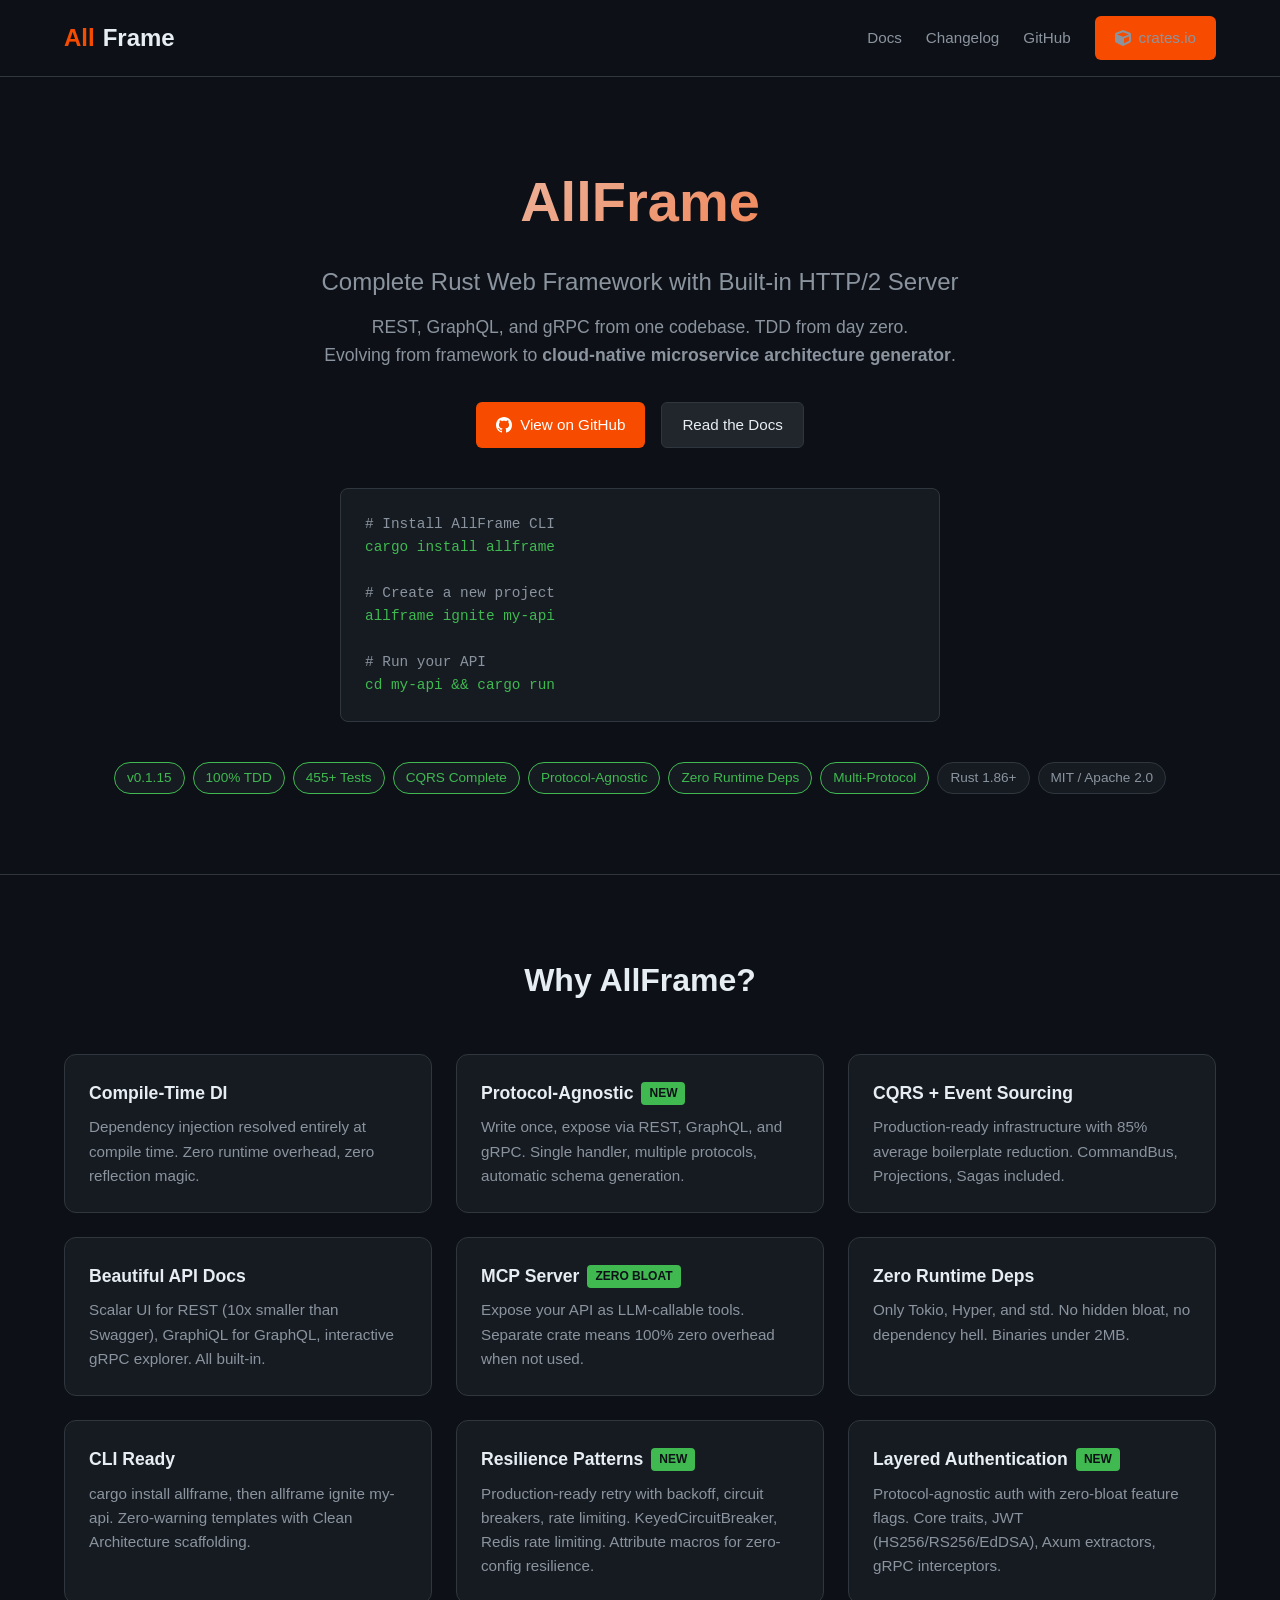
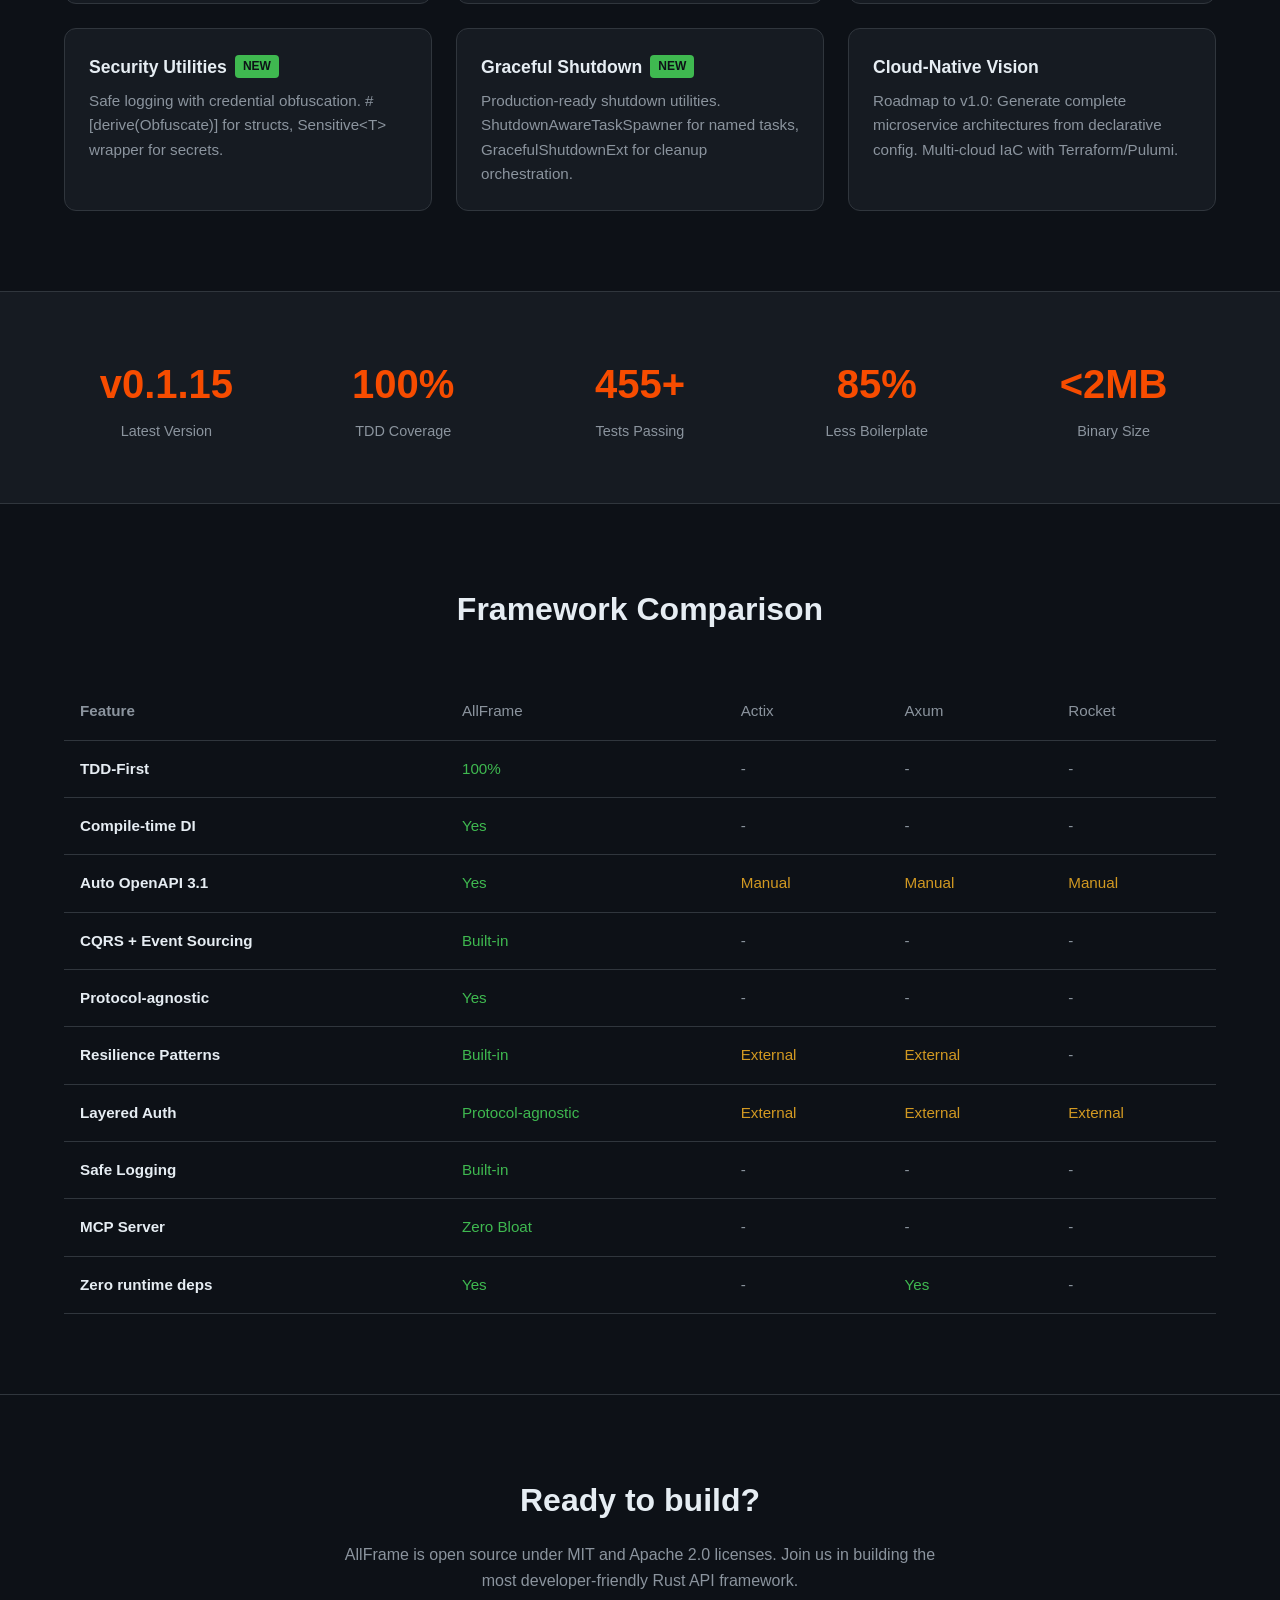
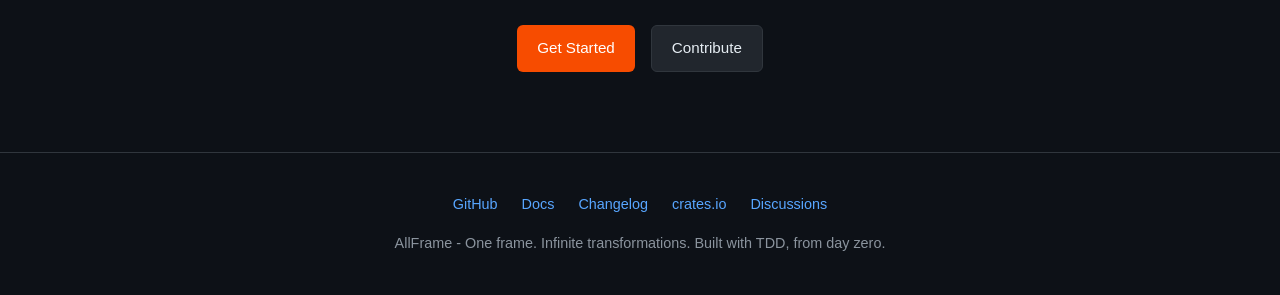
==== docs/site/index.html @ d57fbed8 "release: v0.1.15 Offline-first architecture for desktop and embedded deployments: - SQLite event sto" ====
<!DOCTYPE html>
<html lang="en">
<head>
    <meta charset="UTF-8">
    <meta name="viewport" content="width=device-width, initial-scale=1.0">
    <title>AllFrame - Complete Rust Web Framework with HTTP/2 Server</title>
    <meta name="description" content="AllFrame is a complete Rust web framework with built-in HTTP/2 server. REST, GraphQL, and gRPC from one codebase. Compile-time DI, CQRS, TDD from day zero.">
    <meta name="keywords" content="rust, web framework, http server, tdd, cqrs, event sourcing, api, graphql, grpc, rest, hyper">
    <link rel="canonical" href="https://all-source-os.github.io/all-frame">

    <!-- Open Graph -->
    <meta property="og:title" content="AllFrame - Complete Rust Web Framework with HTTP/2 Server">
    <meta property="og:description" content="Complete Rust web framework with built-in HTTP/2 server. REST, GraphQL, gRPC. TDD from day zero.">
    <meta property="og:type" content="website">
    <meta property="og:url" content="https://all-source-os.github.io/all-frame">

    <!-- Twitter Card -->
    <meta name="twitter:card" content="summary_large_image">
    <meta name="twitter:title" content="AllFrame - Complete Rust Web Framework with HTTP/2 Server">
    <meta name="twitter:description" content="Complete Rust web framework with built-in HTTP/2 server. REST, GraphQL, gRPC. TDD from day zero.">

    <style>
        :root {
            --primary: #f74c00;
            --primary-dark: #d94400;
            --bg: #0d1117;
            --bg-secondary: #161b22;
            --bg-tertiary: #21262d;
            --text: #e6edf3;
            --text-muted: #8b949e;
            --border: #30363d;
            --green: #3fb950;
            --blue: #58a6ff;
        }

        * {
            margin: 0;
            padding: 0;
            box-sizing: border-box;
        }

        body {
            font-family: -apple-system, BlinkMacSystemFont, 'Segoe UI', 'Noto Sans', Helvetica, Arial, sans-serif;
            background: var(--bg);
            color: var(--text);
            line-height: 1.6;
        }

        a {
            color: var(--blue);
            text-decoration: none;
        }

        a:hover {
            text-decoration: underline;
        }

        .container {
            max-width: 1200px;
            margin: 0 auto;
            padding: 0 24px;
        }

        /* Header */
        header {
            border-bottom: 1px solid var(--border);
            padding: 16px 0;
            position: sticky;
            top: 0;
            background: var(--bg);
            z-index: 100;
        }

        nav {
            display: flex;
            justify-content: space-between;
            align-items: center;
        }

        .logo {
            font-size: 1.5rem;
            font-weight: 700;
            color: var(--text);
            display: flex;
            align-items: center;
            gap: 8px;
        }

        .logo span {
            color: var(--primary);
        }

        .nav-links {
            display: flex;
            gap: 24px;
            align-items: center;
        }

        .nav-links a {
            color: var(--text-muted);
            font-size: 0.95rem;
        }

        .nav-links a:hover {
            color: var(--text);
            text-decoration: none;
        }

        .btn {
            display: inline-flex;
            align-items: center;
            gap: 8px;
            padding: 10px 20px;
            border-radius: 6px;
            font-weight: 500;
            font-size: 0.95rem;
            transition: all 0.2s;
            border: none;
            cursor: pointer;
        }

        .btn-primary {
            background: var(--primary);
            color: white;
        }

        .btn-primary:hover {
            background: var(--primary-dark);
            text-decoration: none;
        }

        .btn-secondary {
            background: var(--bg-tertiary);
            color: var(--text);
            border: 1px solid var(--border);
        }

        .btn-secondary:hover {
            background: var(--border);
            text-decoration: none;
        }

        /* Hero */
        .hero {
            padding: 80px 0;
            text-align: center;
        }

        .hero h1 {
            font-size: 3.5rem;
            font-weight: 800;
            margin-bottom: 16px;
            background: linear-gradient(135deg, var(--text) 0%, var(--primary) 100%);
            -webkit-background-clip: text;
            -webkit-text-fill-color: transparent;
            background-clip: text;
        }

        .hero .tagline {
            font-size: 1.5rem;
            color: var(--text-muted);
            margin-bottom: 12px;
        }

        .hero .subtitle {
            font-size: 1.1rem;
            color: var(--text-muted);
            margin-bottom: 32px;
            max-width: 700px;
            margin-left: auto;
            margin-right: auto;
        }

        .hero-buttons {
            display: flex;
            gap: 16px;
            justify-content: center;
            flex-wrap: wrap;
        }

        .badges {
            display: flex;
            gap: 8px;
            justify-content: center;
            flex-wrap: wrap;
            margin-top: 32px;
        }

        .badge {
            display: inline-flex;
            align-items: center;
            padding: 4px 12px;
            background: var(--bg-secondary);
            border: 1px solid var(--border);
            border-radius: 20px;
            font-size: 0.85rem;
            color: var(--text-muted);
        }

        .badge.green {
            border-color: var(--green);
            color: var(--green);
        }

        /* Code Block */
        .code-block {
            background: var(--bg-secondary);
            border: 1px solid var(--border);
            border-radius: 8px;
            padding: 24px;
            margin: 40px auto;
            max-width: 600px;
            text-align: left;
            font-family: 'SF Mono', 'Fira Code', monospace;
            font-size: 0.9rem;
            overflow-x: auto;
        }

        .code-block .comment {
            color: var(--text-muted);
        }

        .code-block .command {
            color: var(--green);
        }

        /* Features */
        .features {
            padding: 80px 0;
            border-top: 1px solid var(--border);
        }

        .features h2 {
            text-align: center;
            font-size: 2rem;
            margin-bottom: 48px;
        }

        .feature-grid {
            display: grid;
            grid-template-columns: repeat(auto-fit, minmax(300px, 1fr));
            gap: 24px;
        }

        .feature-card {
            background: var(--bg-secondary);
            border: 1px solid var(--border);
            border-radius: 12px;
            padding: 24px;
            transition: border-color 0.2s;
        }

        .feature-card:hover {
            border-color: var(--primary);
        }

        .feature-card h3 {
            font-size: 1.1rem;
            margin-bottom: 8px;
            display: flex;
            align-items: center;
            gap: 8px;
        }

        .feature-card p {
            color: var(--text-muted);
            font-size: 0.95rem;
        }

        .feature-card .tag {
            font-size: 0.75rem;
            padding: 2px 8px;
            background: var(--green);
            color: var(--bg);
            border-radius: 4px;
            font-weight: 600;
        }

        /* Comparison */
        .comparison {
            padding: 80px 0;
            border-top: 1px solid var(--border);
        }

        .comparison h2 {
            text-align: center;
            font-size: 2rem;
            margin-bottom: 48px;
        }

        .comparison-table {
            width: 100%;
            border-collapse: collapse;
            font-size: 0.95rem;
        }

        .comparison-table th,
        .comparison-table td {
            padding: 16px;
            text-align: left;
            border-bottom: 1px solid var(--border);
        }

        .comparison-table th {
            color: var(--text-muted);
            font-weight: 500;
        }

        .comparison-table th:first-child,
        .comparison-table td:first-child {
            font-weight: 600;
        }

        .comparison-table .check {
            color: var(--green);
        }

        .comparison-table .cross {
            color: var(--text-muted);
        }

        .comparison-table .partial {
            color: #d29922;
        }

        /* Stats */
        .stats {
            padding: 60px 0;
            border-top: 1px solid var(--border);
            background: var(--bg-secondary);
        }

        .stats-grid {
            display: grid;
            grid-template-columns: repeat(auto-fit, minmax(150px, 1fr));
            gap: 32px;
            text-align: center;
        }

        .stat h3 {
            font-size: 2.5rem;
            font-weight: 700;
            color: var(--primary);
        }

        .stat p {
            color: var(--text-muted);
            font-size: 0.9rem;
            margin-top: 4px;
        }

        /* CTA */
        .cta {
            padding: 80px 0;
            text-align: center;
            border-top: 1px solid var(--border);
        }

        .cta h2 {
            font-size: 2rem;
            margin-bottom: 16px;
        }

        .cta p {
            color: var(--text-muted);
            margin-bottom: 32px;
            max-width: 600px;
            margin-left: auto;
            margin-right: auto;
        }

        /* Footer */
        footer {
            padding: 40px 0;
            border-top: 1px solid var(--border);
            text-align: center;
            color: var(--text-muted);
            font-size: 0.9rem;
        }

        footer .links {
            display: flex;
            gap: 24px;
            justify-content: center;
            margin-bottom: 16px;
        }

        /* Responsive */
        @media (max-width: 768px) {
            .hero h1 {
                font-size: 2.5rem;
            }

            .hero .tagline {
                font-size: 1.2rem;
            }

            .nav-links {
                display: none;
            }

            .comparison-table {
                font-size: 0.8rem;
            }

            .comparison-table th,
            .comparison-table td {
                padding: 8px;
            }
        }
    </style>
</head>
<body>
    <header>
        <nav class="container">
            <div class="logo">
                <span>All</span>Frame
            </div>
            <div class="nav-links">
                <a href="https://docs.rs/allframe">Docs</a>
                <a href="changelog.html">Changelog</a>
                <a href="https://github.com/all-source-os/all-frame">GitHub</a>
                <a href="https://crates.io/crates/allframe" class="btn btn-primary">
                    <svg width="16" height="16" viewBox="0 0 512 512" fill="currentColor"><path d="M239.1 6.3l-208 78c-18.7 7-31.1 25-31.1 45v225.1c0 18.2 10.3 34.8 26.5 42.9l208 104c13.5 6.8 29.4 6.8 42.9 0l208-104c16.3-8.1 26.5-24.8 26.5-42.9V129.3c0-20-12.4-37.9-31.1-44.9l-208-78C262 2.2 250 2.2 239.1 6.3zM256 68.4l192 72v1.1l-192 78-192-78v-1.1l192-72zm32 356V275.5l160-65v133.9l-160 80z"/></svg>
                    crates.io
                </a>
            </div>
        </nav>
    </header>

    <main>
        <section class="hero">
            <div class="container">
                <h1>AllFrame</h1>
                <p class="tagline">Complete Rust Web Framework with Built-in HTTP/2 Server</p>
                <p class="subtitle">
                    REST, GraphQL, and gRPC from one codebase. TDD from day zero.<br>
                    Evolving from framework to <strong>cloud-native microservice architecture generator</strong>.
                </p>
                <div class="hero-buttons">
                    <a href="https://github.com/all-source-os/all-frame" class="btn btn-primary">
                        <svg width="16" height="16" viewBox="0 0 16 16" fill="currentColor"><path d="M8 0C3.58 0 0 3.58 0 8c0 3.54 2.29 6.53 5.47 7.59.4.07.55-.17.55-.38 0-.19-.01-.82-.01-1.49-2.01.37-2.53-.49-2.69-.94-.09-.23-.48-.94-.82-1.13-.28-.15-.68-.52-.01-.53.63-.01 1.08.58 1.23.82.72 1.21 1.87.87 2.33.66.07-.52.28-.87.51-1.07-1.78-.2-3.64-.89-3.64-3.95 0-.87.31-1.59.82-2.15-.08-.2-.36-1.02.08-2.12 0 0 .67-.21 2.2.82.64-.18 1.32-.27 2-.27.68 0 1.36.09 2 .27 1.53-1.04 2.2-.82 2.2-.82.44 1.1.16 1.92.08 2.12.51.56.82 1.27.82 2.15 0 3.07-1.87 3.75-3.65 3.95.29.25.54.73.54 1.48 0 1.07-.01 1.93-.01 2.2 0 .21.15.46.55.38A8.013 8.013 0 0016 8c0-4.42-3.58-8-8-8z"/></svg>
                        View on GitHub
                    </a>
                    <a href="https://docs.rs/allframe" class="btn btn-secondary">
                        Read the Docs
                    </a>
                </div>

                <div class="code-block">
                    <div class="comment"># Install AllFrame CLI</div>
                    <div class="command">cargo install allframe</div>
                    <br>
                    <div class="comment"># Create a new project</div>
                    <div class="command">allframe ignite my-api</div>
                    <br>
                    <div class="comment"># Run your API</div>
                    <div class="command">cd my-api && cargo run</div>
                </div>

                <div class="badges">
                    <span class="badge green">v0.1.15</span>
                    <span class="badge green">100% TDD</span>
                    <span class="badge green">455+ Tests</span>
                    <span class="badge green">CQRS Complete</span>
                    <span class="badge green">Protocol-Agnostic</span>
                    <span class="badge green">Zero Runtime Deps</span>
                    <span class="badge green">Multi-Protocol</span>
                    <span class="badge">Rust 1.86+</span>
                    <span class="badge">MIT / Apache 2.0</span>
                </div>
            </div>
        </section>

        <section class="features">
            <div class="container">
                <h2>Why AllFrame?</h2>
                <div class="feature-grid">
                    <div class="feature-card">
                        <h3>Compile-Time DI</h3>
                        <p>Dependency injection resolved entirely at compile time. Zero runtime overhead, zero reflection magic.</p>
                    </div>
                    <div class="feature-card">
                        <h3>Protocol-Agnostic <span class="tag">NEW</span></h3>
                        <p>Write once, expose via REST, GraphQL, and gRPC. Single handler, multiple protocols, automatic schema generation.</p>
                    </div>
                    <div class="feature-card">
                        <h3>CQRS + Event Sourcing</h3>
                        <p>Production-ready infrastructure with 85% average boilerplate reduction. CommandBus, Projections, Sagas included.</p>
                    </div>
                    <div class="feature-card">
                        <h3>Beautiful API Docs</h3>
                        <p>Scalar UI for REST (10x smaller than Swagger), GraphiQL for GraphQL, interactive gRPC explorer. All built-in.</p>
                    </div>
                    <div class="feature-card">
                        <h3>MCP Server <span class="tag">ZERO BLOAT</span></h3>
                        <p>Expose your API as LLM-callable tools. Separate crate means 100% zero overhead when not used.</p>
                    </div>
                    <div class="feature-card">
                        <h3>Zero Runtime Deps</h3>
                        <p>Only Tokio, Hyper, and std. No hidden bloat, no dependency hell. Binaries under 2MB.</p>
                    </div>
                    <div class="feature-card">
                        <h3>CLI Ready</h3>
                        <p>cargo install allframe, then allframe ignite my-api. Zero-warning templates with Clean Architecture scaffolding.</p>
                    </div>
                    <div class="feature-card">
                        <h3>Resilience Patterns <span class="tag">NEW</span></h3>
                        <p>Production-ready retry with backoff, circuit breakers, rate limiting. KeyedCircuitBreaker, Redis rate limiting. Attribute macros for zero-config resilience.</p>
                    </div>
                    <div class="feature-card">
                        <h3>Layered Authentication <span class="tag">NEW</span></h3>
                        <p>Protocol-agnostic auth with zero-bloat feature flags. Core traits, JWT (HS256/RS256/EdDSA), Axum extractors, gRPC interceptors.</p>
                    </div>
                    <div class="feature-card">
                        <h3>Security Utilities <span class="tag">NEW</span></h3>
                        <p>Safe logging with credential obfuscation. #[derive(Obfuscate)] for structs, Sensitive&lt;T&gt; wrapper for secrets.</p>
                    </div>
                    <div class="feature-card">
                        <h3>Graceful Shutdown <span class="tag">NEW</span></h3>
                        <p>Production-ready shutdown utilities. ShutdownAwareTaskSpawner for named tasks, GracefulShutdownExt for cleanup orchestration.</p>
                    </div>
                    <div class="feature-card">
                        <h3>Cloud-Native Vision</h3>
                        <p>Roadmap to v1.0: Generate complete microservice architectures from declarative config. Multi-cloud IaC with Terraform/Pulumi.</p>
                    </div>
                </div>
            </div>
        </section>

        <section class="stats">
            <div class="container">
                <div class="stats-grid">
                    <div class="stat">
                        <h3>v0.1.15</h3>
                        <p>Latest Version</p>
                    </div>
                    <div class="stat">
                        <h3>100%</h3>
                        <p>TDD Coverage</p>
                    </div>
                    <div class="stat">
                        <h3>455+</h3>
                        <p>Tests Passing</p>
                    </div>
                    <div class="stat">
                        <h3>85%</h3>
                        <p>Less Boilerplate</p>
                    </div>
                    <div class="stat">
                        <h3>&lt;2MB</h3>
                        <p>Binary Size</p>
                    </div>
                </div>
            </div>
        </section>

        <section class="comparison">
            <div class="container">
                <h2>Framework Comparison</h2>
                <table class="comparison-table">
                    <thead>
                        <tr>
                            <th>Feature</th>
                            <th>AllFrame</th>
                            <th>Actix</th>
                            <th>Axum</th>
                            <th>Rocket</th>
                        </tr>
                    </thead>
                    <tbody>
                        <tr>
                            <td>TDD-First</td>
                            <td class="check">100%</td>
                            <td class="cross">-</td>
                            <td class="cross">-</td>
                            <td class="cross">-</td>
                        </tr>
                        <tr>
                            <td>Compile-time DI</td>
                            <td class="check">Yes</td>
                            <td class="cross">-</td>
                            <td class="cross">-</td>
                            <td class="cross">-</td>
                        </tr>
                        <tr>
                            <td>Auto OpenAPI 3.1</td>
                            <td class="check">Yes</td>
                            <td class="partial">Manual</td>
                            <td class="partial">Manual</td>
                            <td class="partial">Manual</td>
                        </tr>
                        <tr>
                            <td>CQRS + Event Sourcing</td>
                            <td class="check">Built-in</td>
                            <td class="cross">-</td>
                            <td class="cross">-</td>
                            <td class="cross">-</td>
                        </tr>
                        <tr>
                            <td>Protocol-agnostic</td>
                            <td class="check">Yes</td>
                            <td class="cross">-</td>
                            <td class="cross">-</td>
                            <td class="cross">-</td>
                        </tr>
                        <tr>
                            <td>Resilience Patterns</td>
                            <td class="check">Built-in</td>
                            <td class="partial">External</td>
                            <td class="partial">External</td>
                            <td class="cross">-</td>
                        </tr>
                        <tr>
                            <td>Layered Auth</td>
                            <td class="check">Protocol-agnostic</td>
                            <td class="partial">External</td>
                            <td class="partial">External</td>
                            <td class="partial">External</td>
                        </tr>
                        <tr>
                            <td>Safe Logging</td>
                            <td class="check">Built-in</td>
                            <td class="cross">-</td>
                            <td class="cross">-</td>
                            <td class="cross">-</td>
                        </tr>
                        <tr>
                            <td>MCP Server</td>
                            <td class="check">Zero Bloat</td>
                            <td class="cross">-</td>
                            <td class="cross">-</td>
                            <td class="cross">-</td>
                        </tr>
                        <tr>
                            <td>Zero runtime deps</td>
                            <td class="check">Yes</td>
                            <td class="cross">-</td>
                            <td class="check">Yes</td>
                            <td class="cross">-</td>
                        </tr>
                    </tbody>
                </table>
            </div>
        </section>

        <section class="cta">
            <div class="container">
                <h2>Ready to build?</h2>
                <p>
                    AllFrame is open source under MIT and Apache 2.0 licenses.
                    Join us in building the most developer-friendly Rust API framework.
                </p>
                <div class="hero-buttons">
                    <a href="https://github.com/all-source-os/all-frame" class="btn btn-primary">
                        Get Started
                    </a>
                    <a href="https://github.com/all-source-os/all-frame/blob/main/CONTRIBUTING.md" class="btn btn-secondary">
                        Contribute
                    </a>
                </div>
            </div>
        </section>
    </main>

    <footer>
        <div class="container">
            <div class="links">
                <a href="https://github.com/all-source-os/all-frame">GitHub</a>
                <a href="https://docs.rs/allframe">Docs</a>
                <a href="changelog.html">Changelog</a>
                <a href="https://crates.io/crates/allframe">crates.io</a>
                <a href="https://github.com/all-source-os/all-frame/discussions">Discussions</a>
            </div>
            <p>AllFrame - One frame. Infinite transformations. Built with TDD, from day zero.</p>
        </div>
    </footer>
</body>
</html>
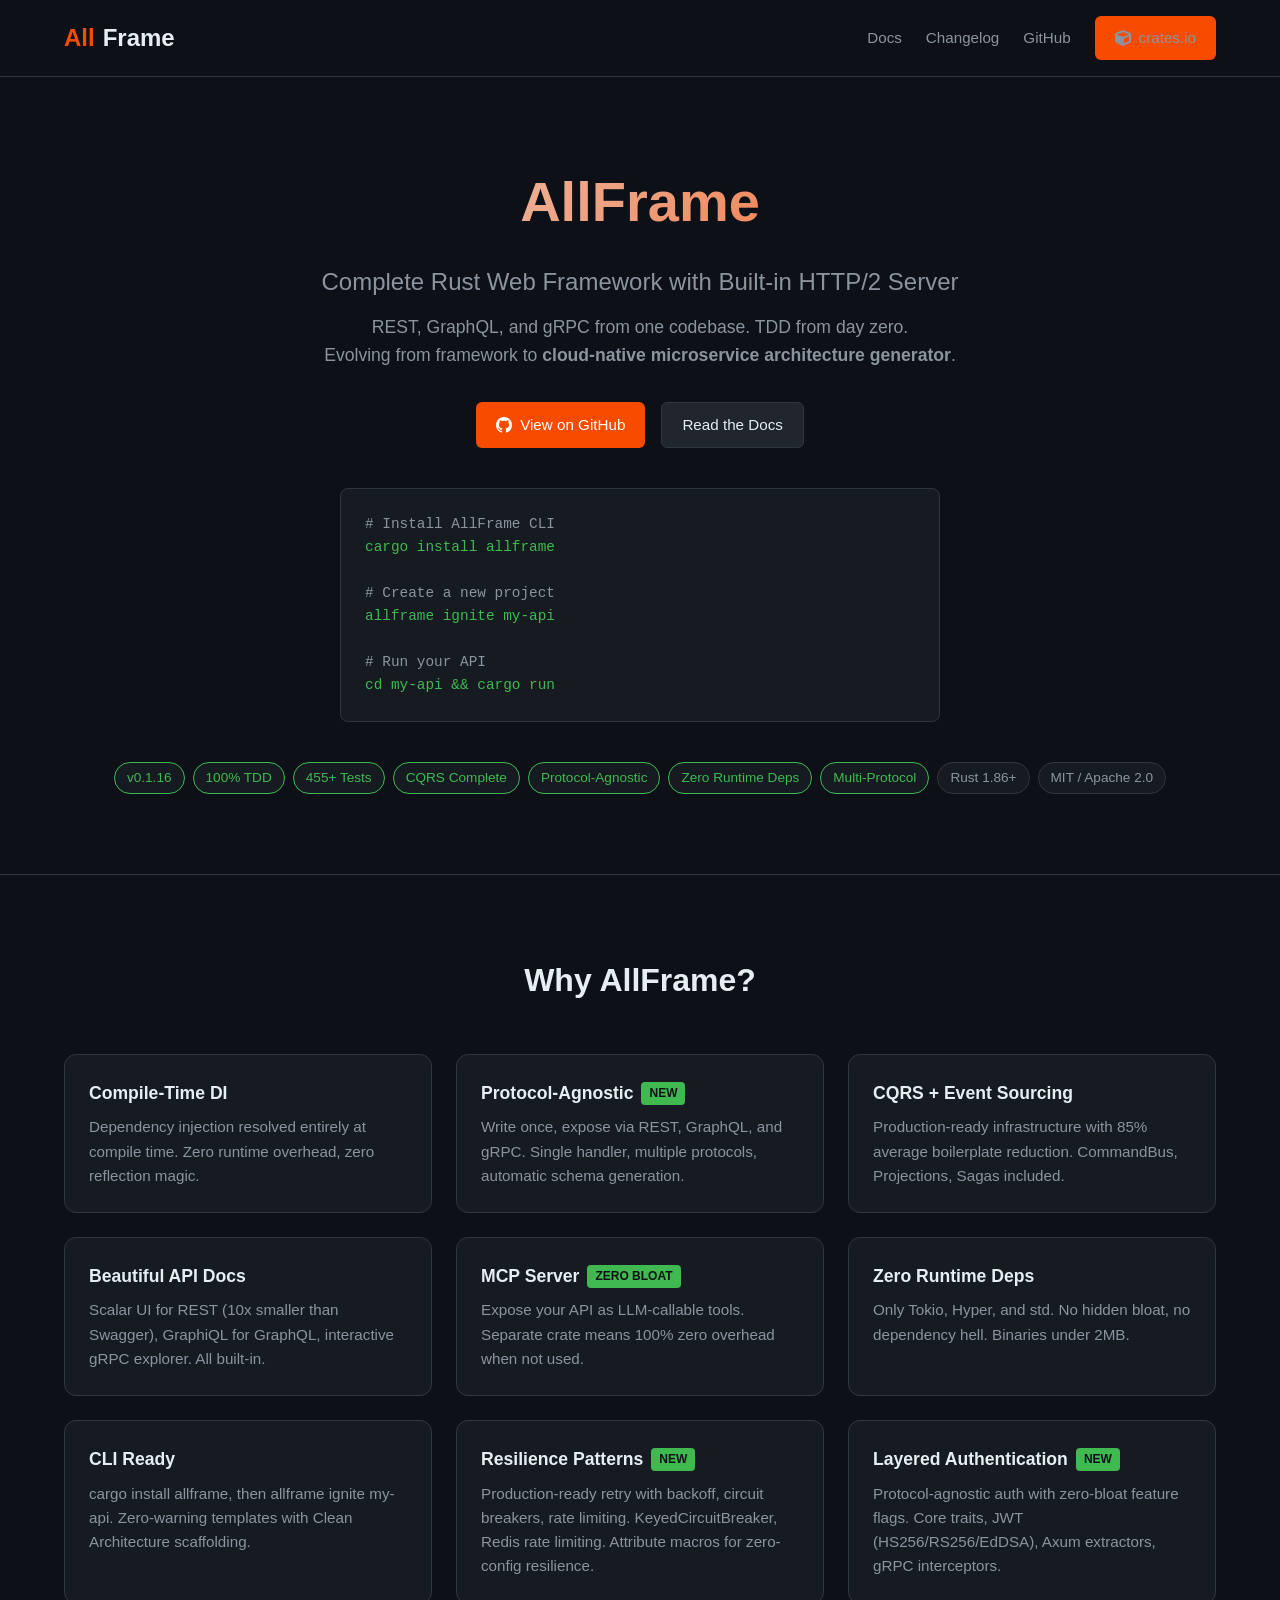
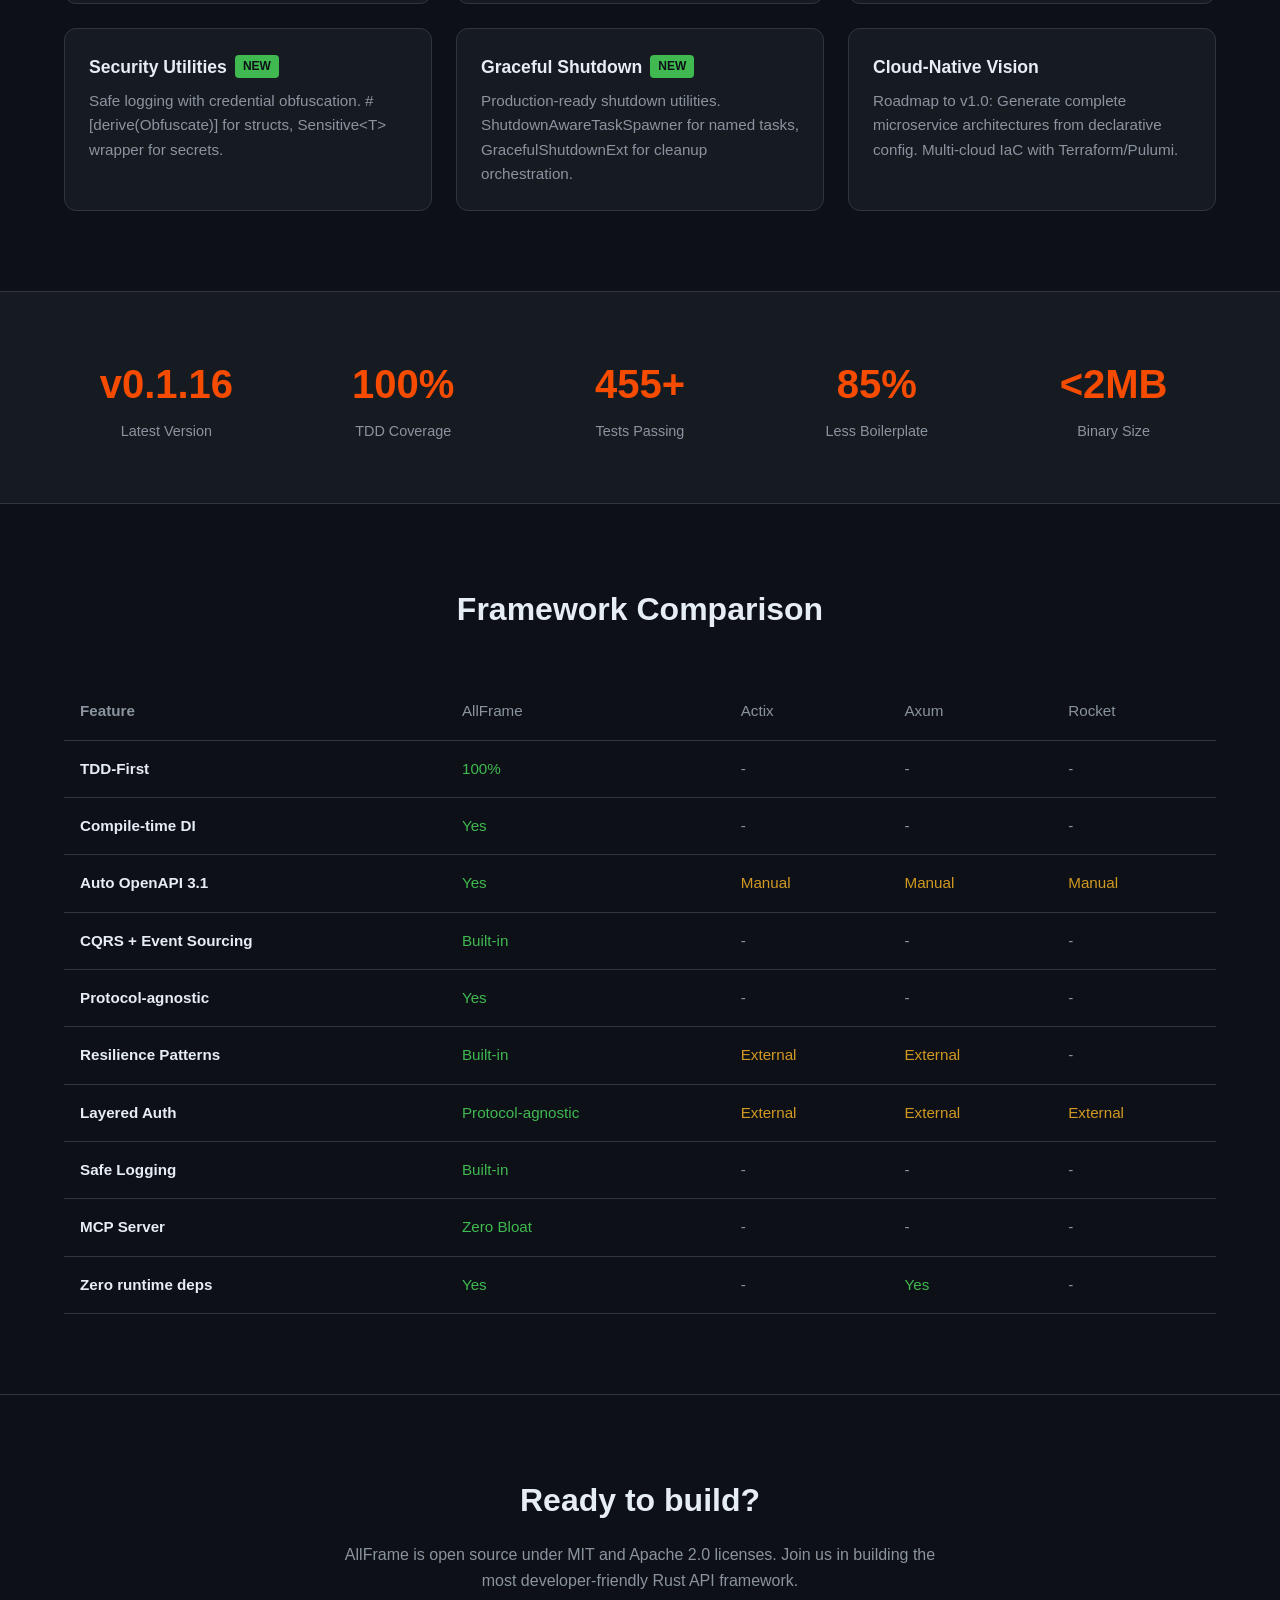
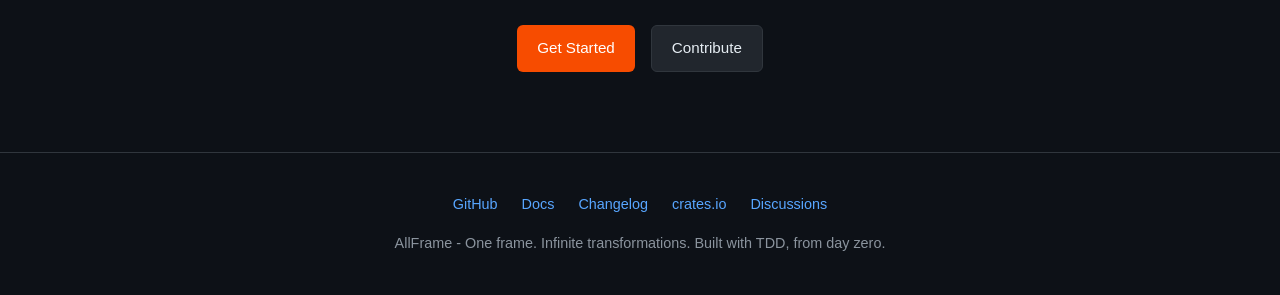
==== commit 7f0a7cb3: "release: v0.1.16 Co-Authored-By: Claude Opus 4.6 <noreply@anthropic.com>" ====
--- a/docs/site/index.html
+++ b/docs/site/index.html
@@ -459,7 +459,7 @@
                 </div>
 
                 <div class="badges">
-                    <span class="badge green">v0.1.15</span>
+                    <span class="badge green">v0.1.16</span>
                     <span class="badge green">100% TDD</span>
                     <span class="badge green">455+ Tests</span>
                     <span class="badge green">CQRS Complete</span>
@@ -532,7 +532,7 @@
             <div class="container">
                 <div class="stats-grid">
                     <div class="stat">
-                        <h3>v0.1.15</h3>
+                        <h3>v0.1.16</h3>
                         <p>Latest Version</p>
                     </div>
                     <div class="stat">
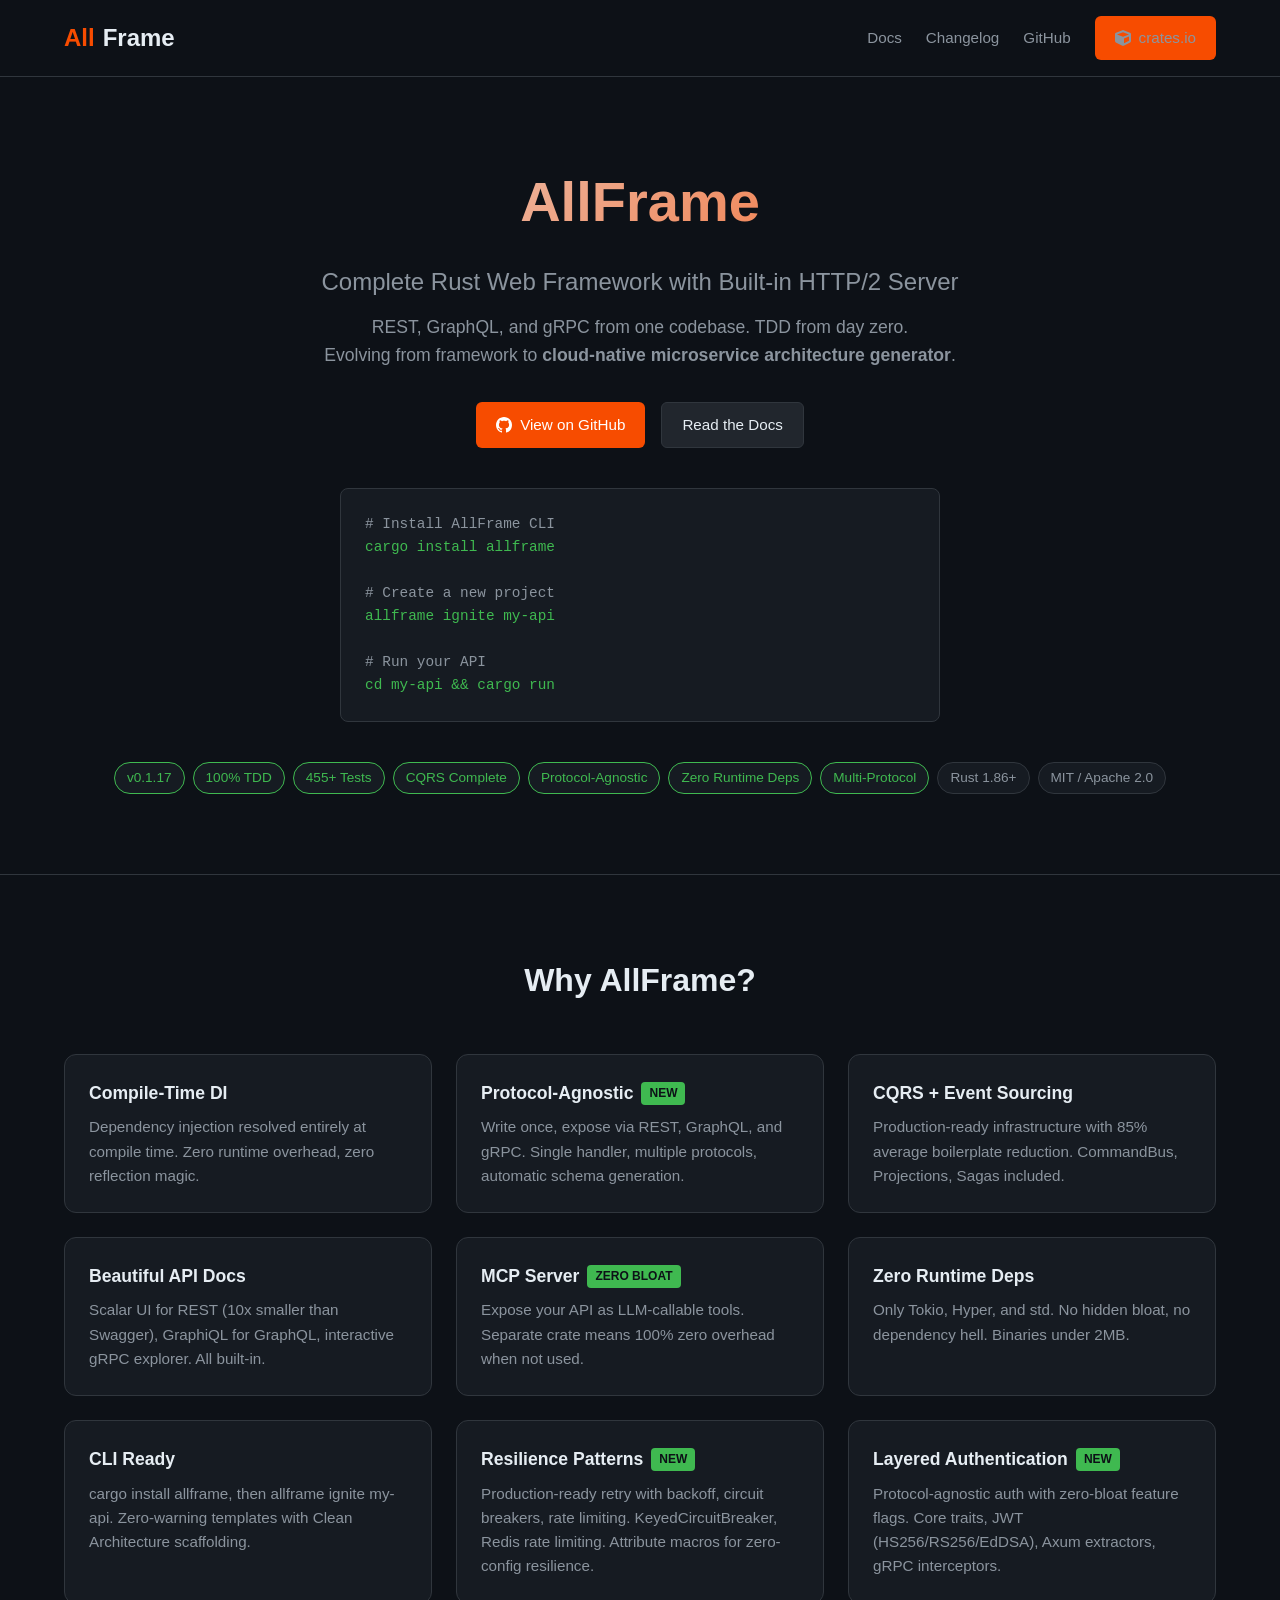
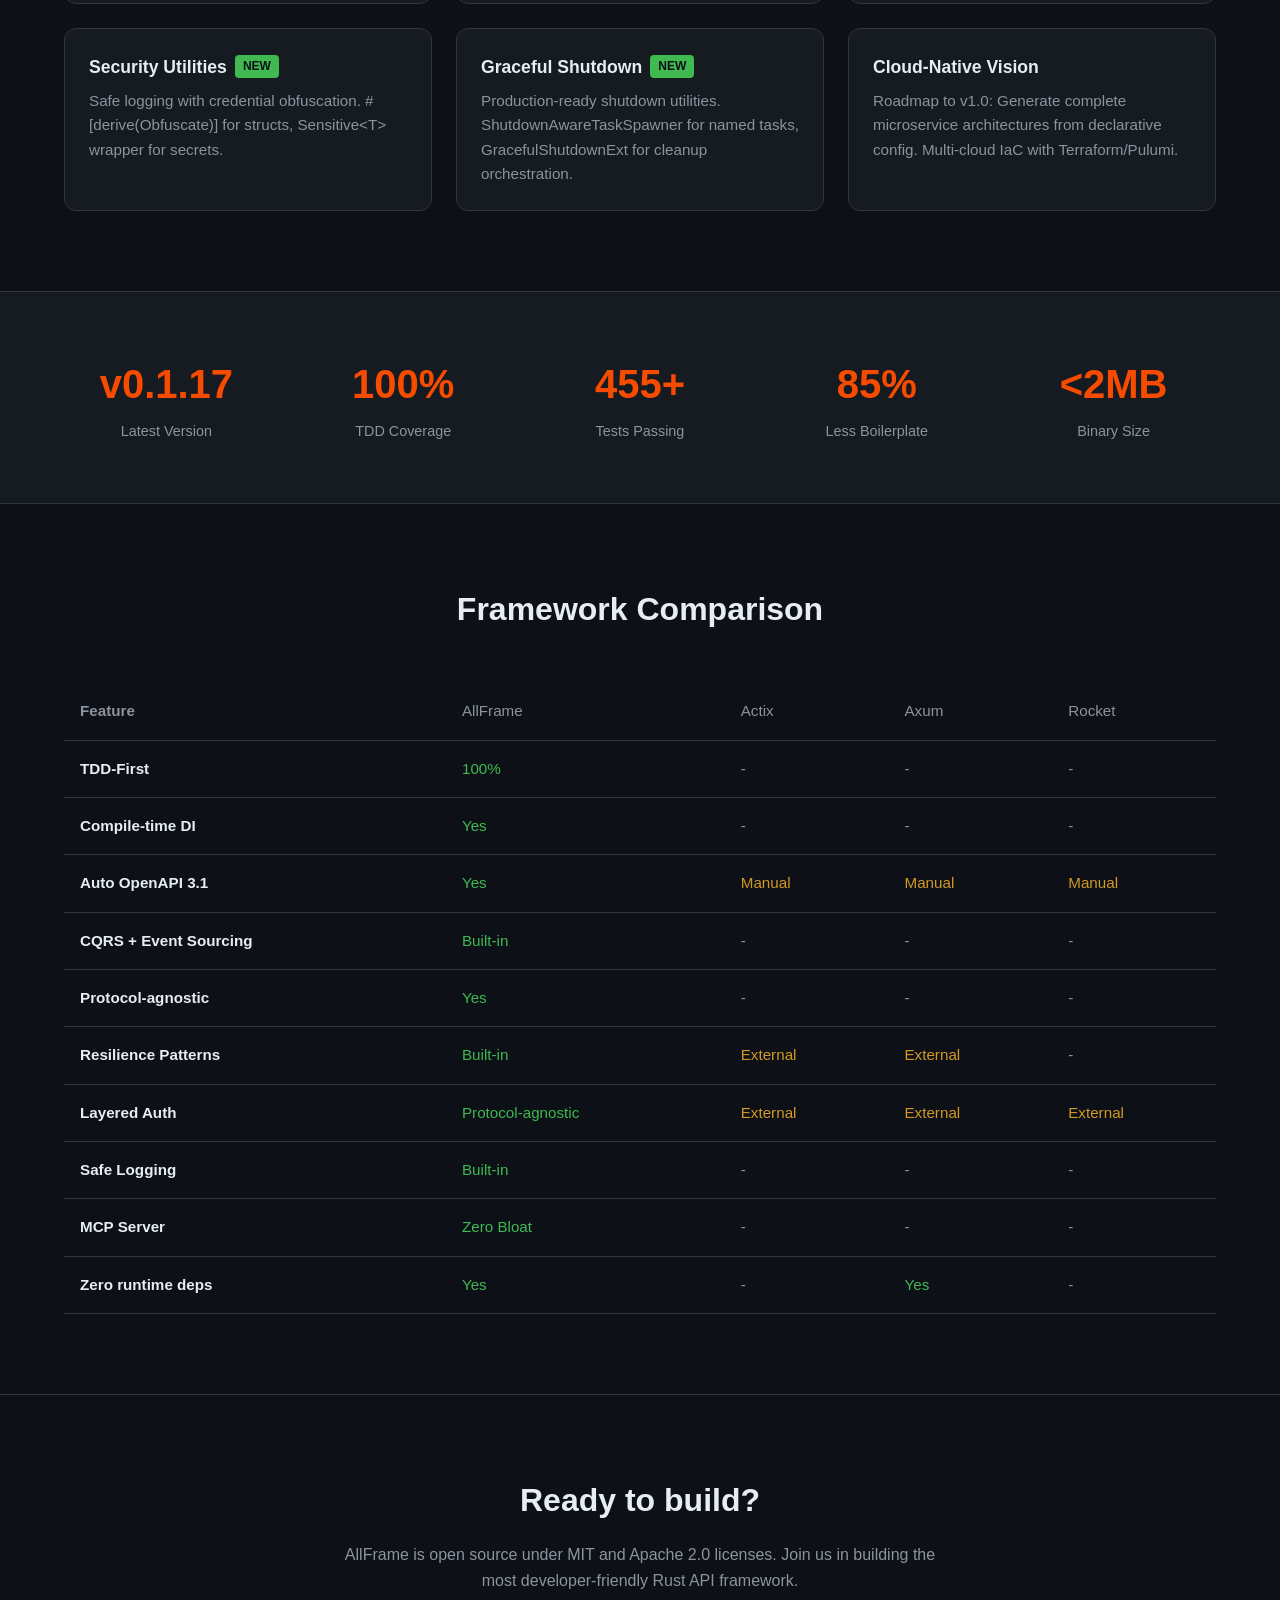
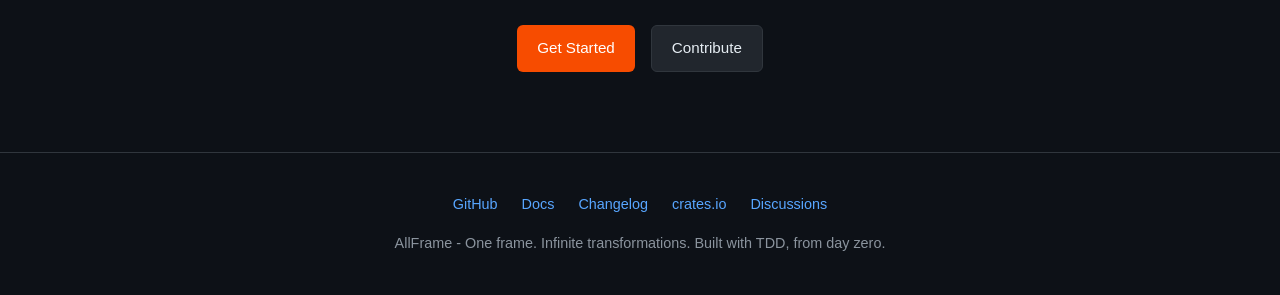
==== commit 4755bdbd: "release: v0.1.17 Co-Authored-By: Claude Opus 4.6 <noreply@anthropic.com>" ====
--- a/docs/site/index.html
+++ b/docs/site/index.html
@@ -459,7 +459,7 @@
                 </div>
 
                 <div class="badges">
-                    <span class="badge green">v0.1.16</span>
+                    <span class="badge green">v0.1.17</span>
                     <span class="badge green">100% TDD</span>
                     <span class="badge green">455+ Tests</span>
                     <span class="badge green">CQRS Complete</span>
@@ -532,7 +532,7 @@
             <div class="container">
                 <div class="stats-grid">
                     <div class="stat">
-                        <h3>v0.1.16</h3>
+                        <h3>v0.1.17</h3>
                         <p>Latest Version</p>
                     </div>
                     <div class="stat">
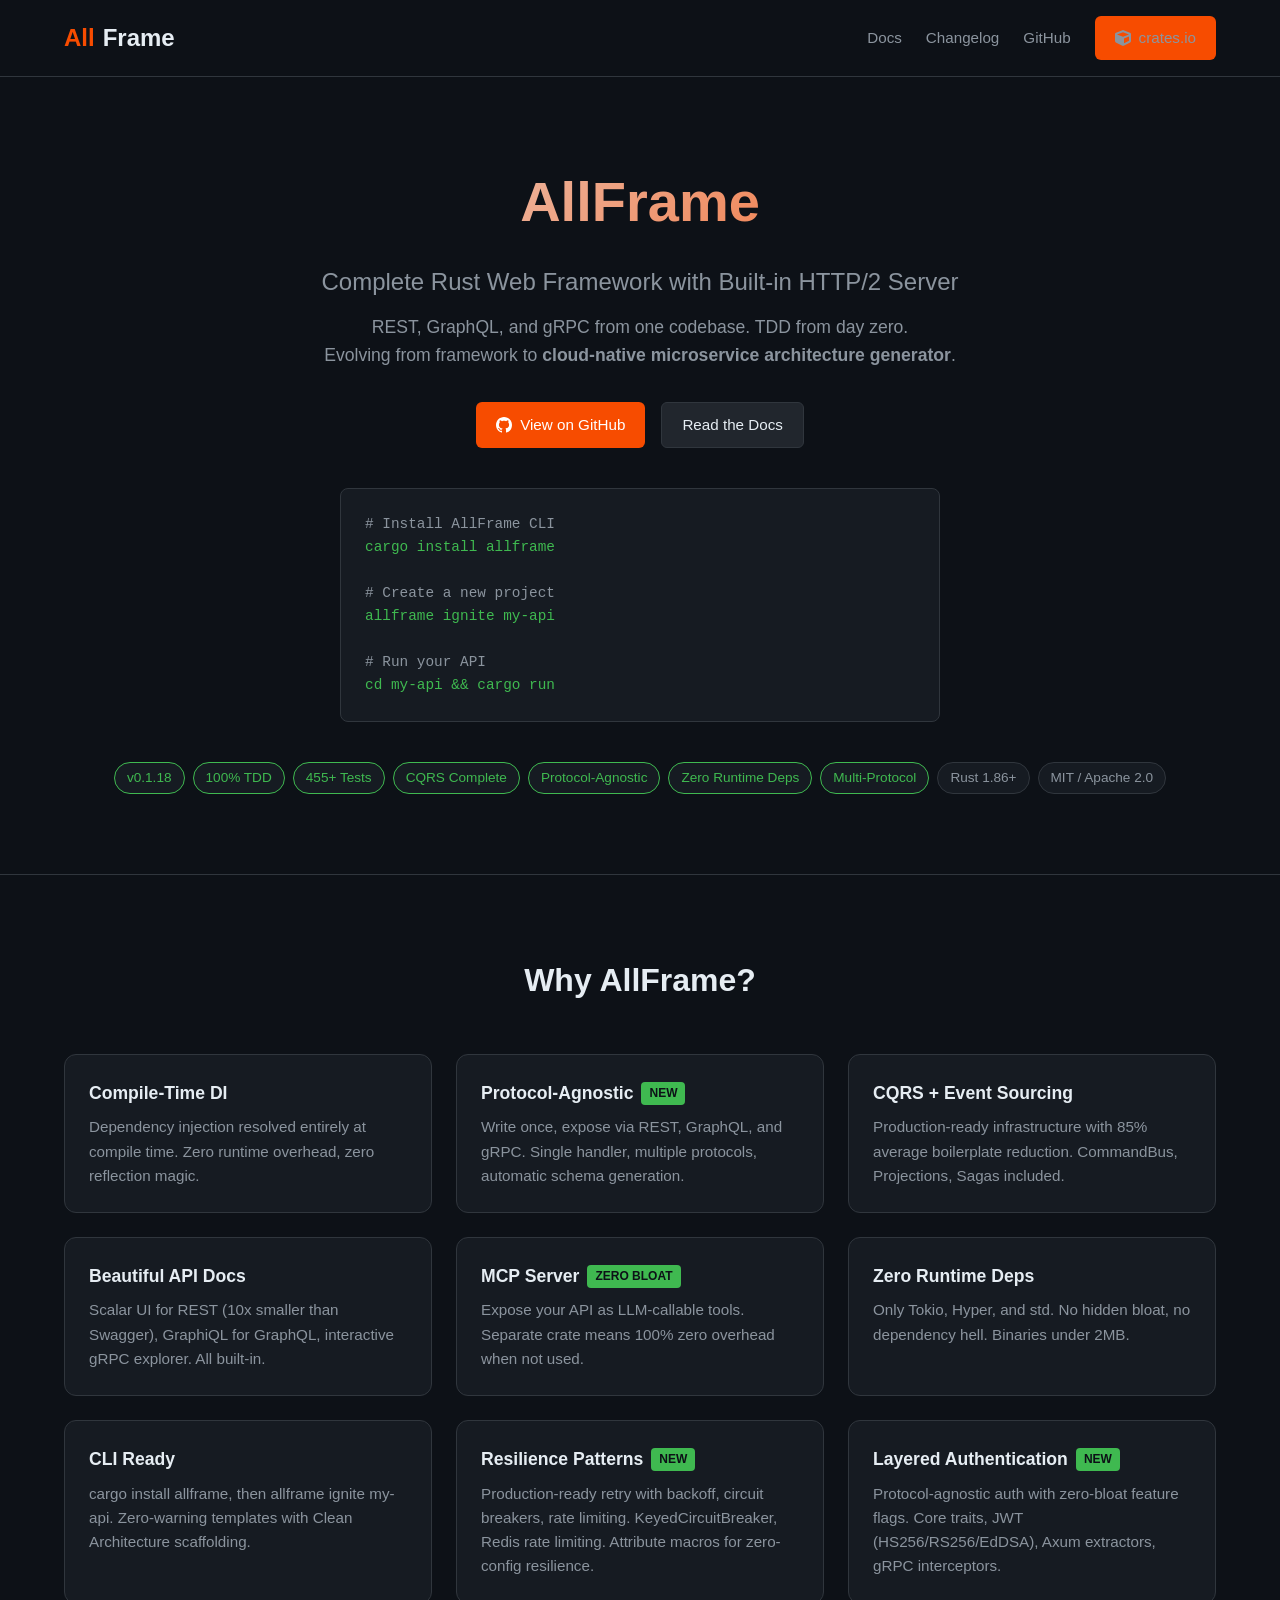
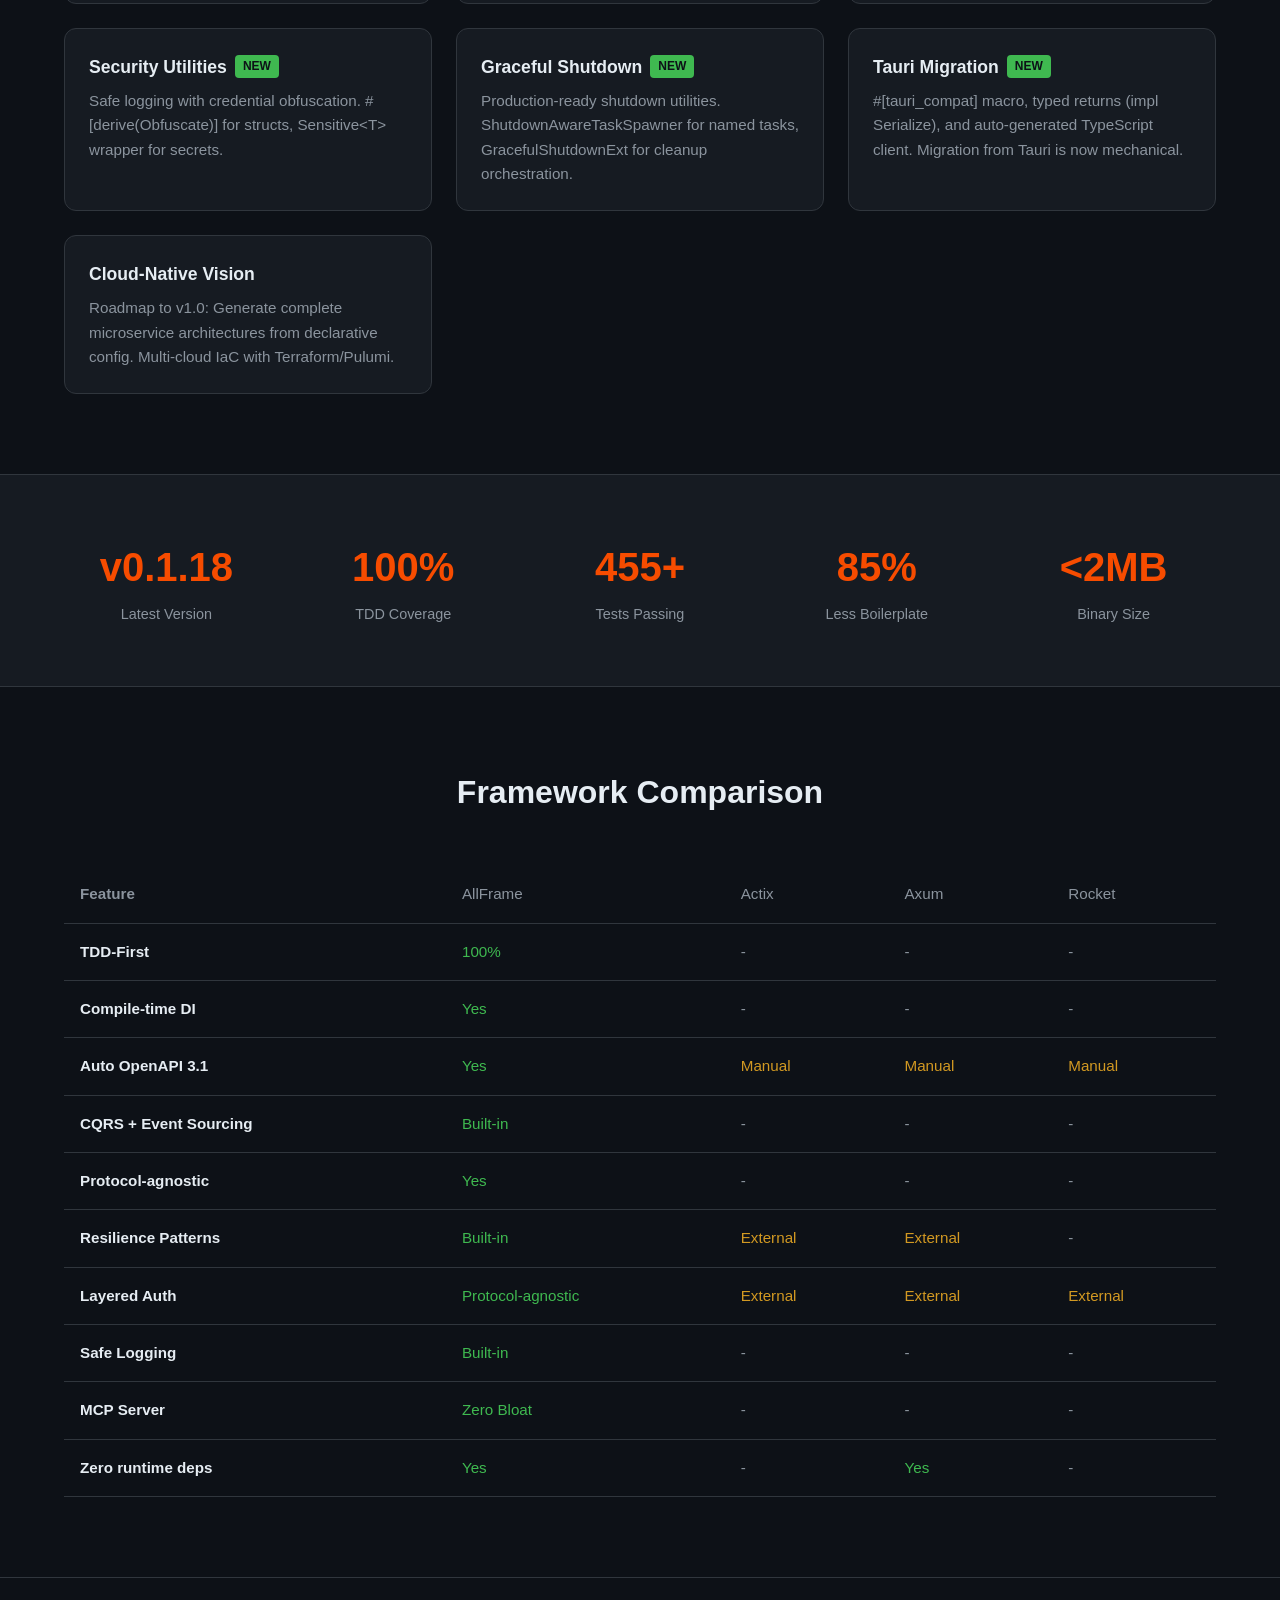
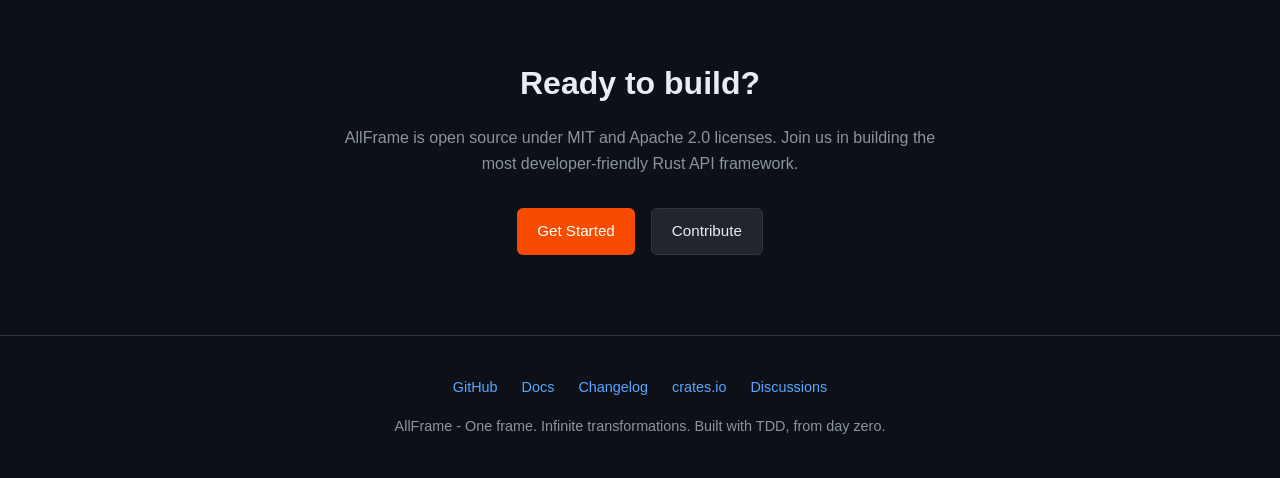
==== commit ccc149b7: "release: v0.1.18 Co-Authored-By: Claude Opus 4.6 (1M context) <noreply@anthropic.com>" ====
--- a/docs/site/index.html
+++ b/docs/site/index.html
@@ -459,7 +459,7 @@
                 </div>
 
                 <div class="badges">
-                    <span class="badge green">v0.1.17</span>
+                    <span class="badge green">v0.1.18</span>
                     <span class="badge green">100% TDD</span>
                     <span class="badge green">455+ Tests</span>
                     <span class="badge green">CQRS Complete</span>
@@ -521,6 +521,10 @@
                         <p>Production-ready shutdown utilities. ShutdownAwareTaskSpawner for named tasks, GracefulShutdownExt for cleanup orchestration.</p>
                     </div>
                     <div class="feature-card">
+                        <h3>Tauri Migration <span class="tag">NEW</span></h3>
+                        <p>#[tauri_compat] macro, typed returns (impl Serialize), and auto-generated TypeScript client. Migration from Tauri is now mechanical.</p>
+                    </div>
+                    <div class="feature-card">
                         <h3>Cloud-Native Vision</h3>
                         <p>Roadmap to v1.0: Generate complete microservice architectures from declarative config. Multi-cloud IaC with Terraform/Pulumi.</p>
                     </div>
@@ -532,7 +536,7 @@
             <div class="container">
                 <div class="stats-grid">
                     <div class="stat">
-                        <h3>v0.1.17</h3>
+                        <h3>v0.1.18</h3>
                         <p>Latest Version</p>
                     </div>
                     <div class="stat">
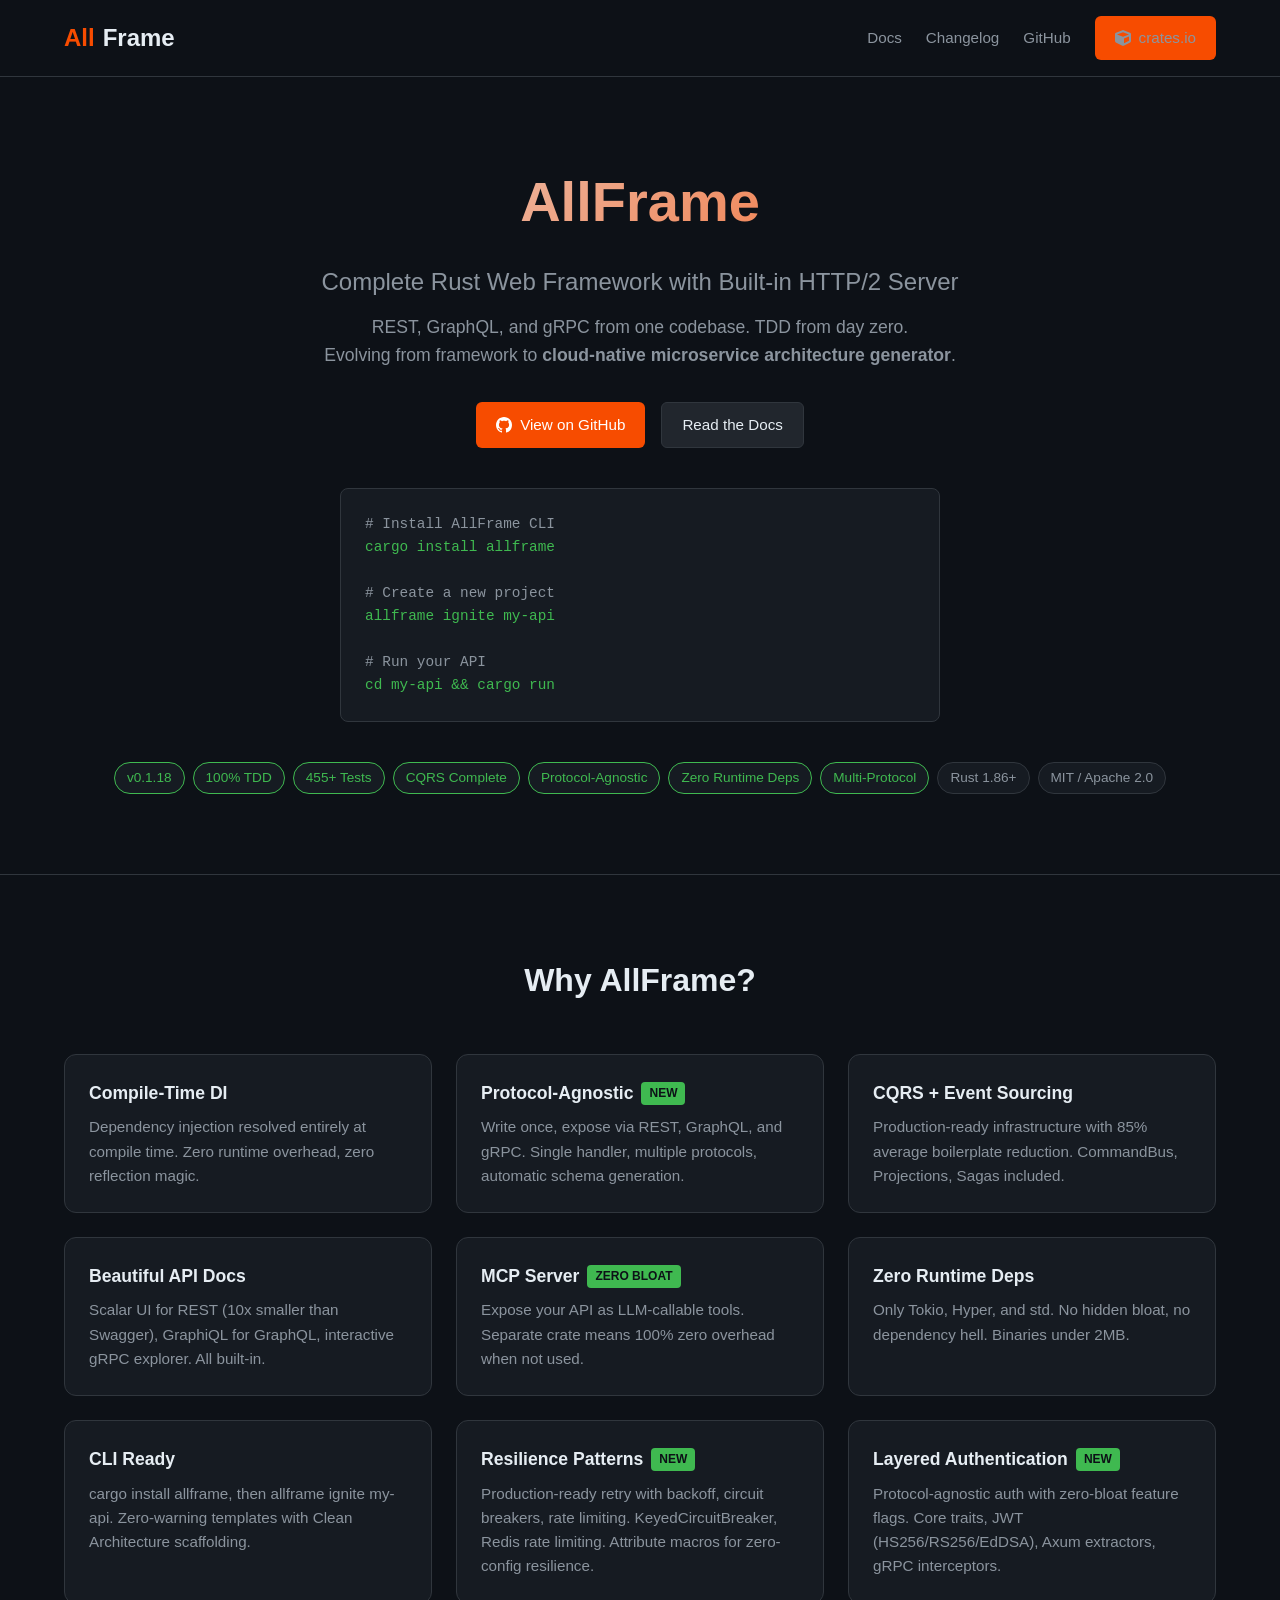
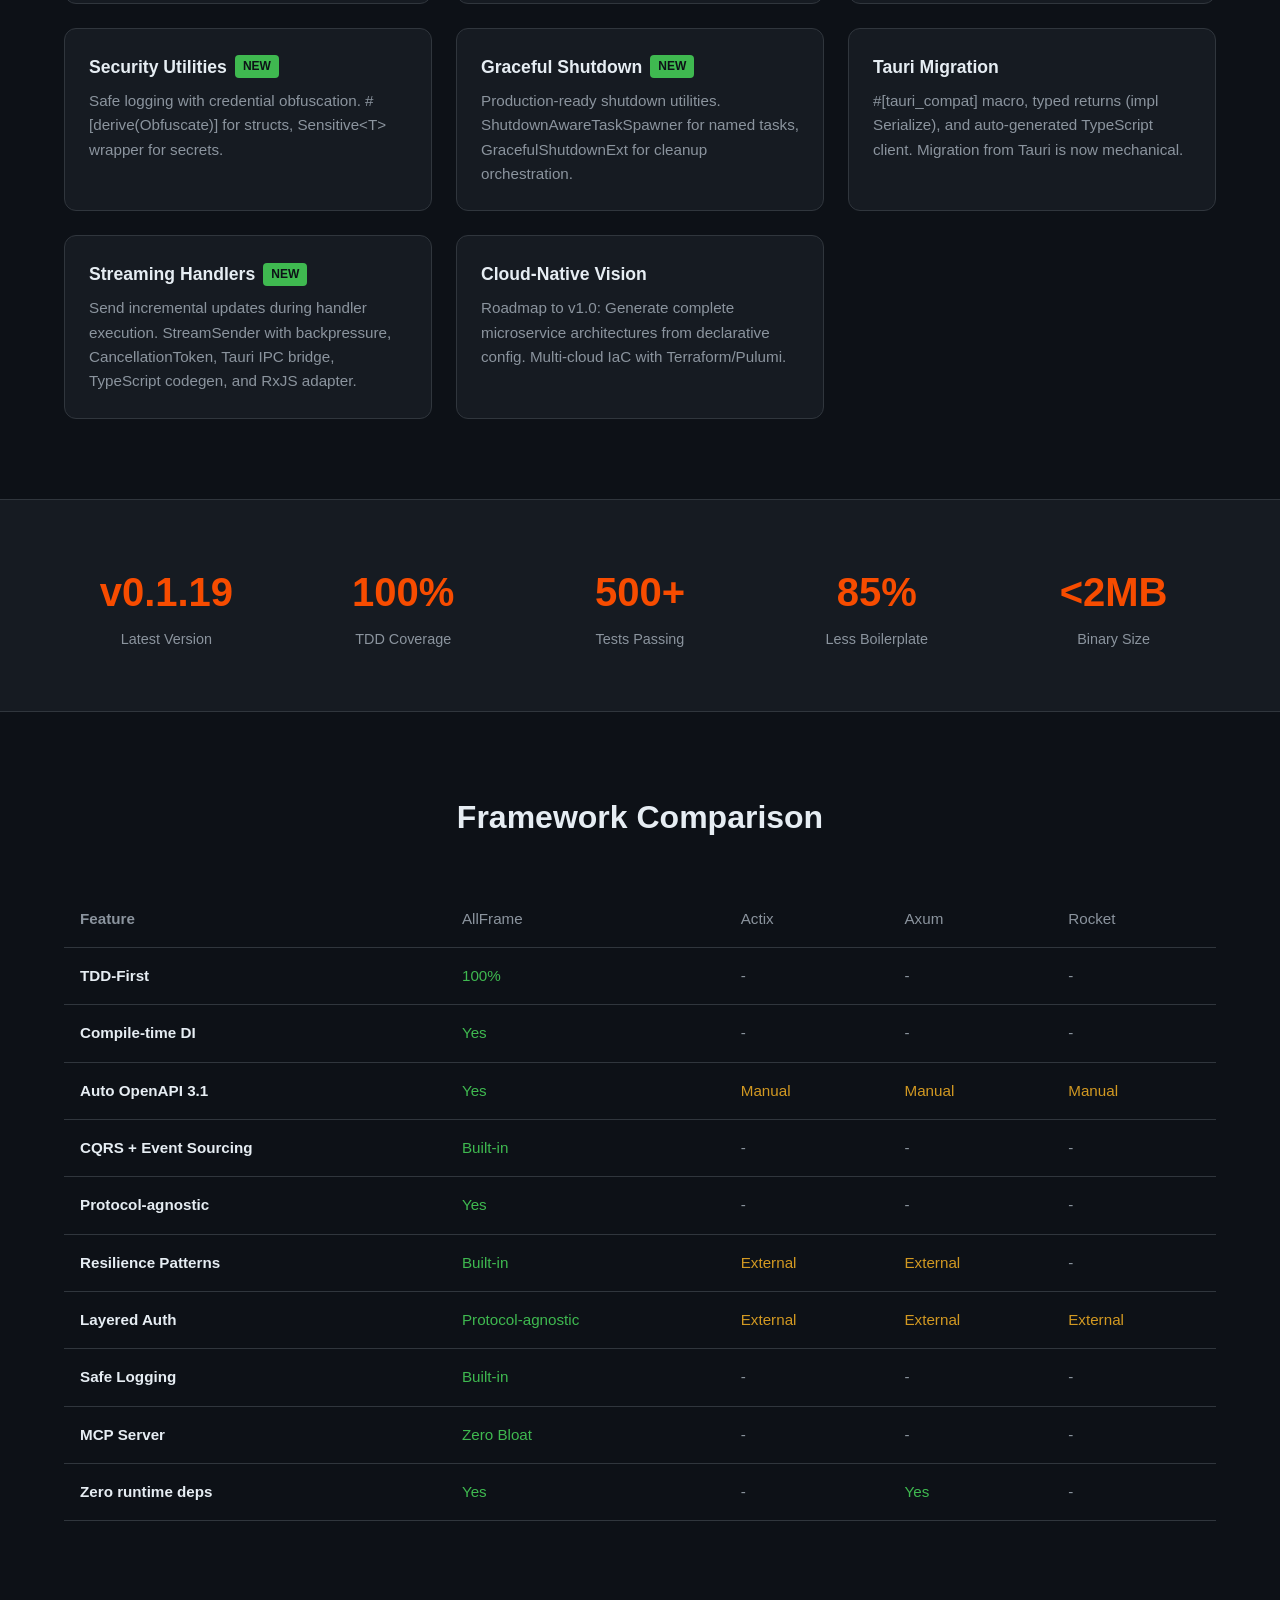
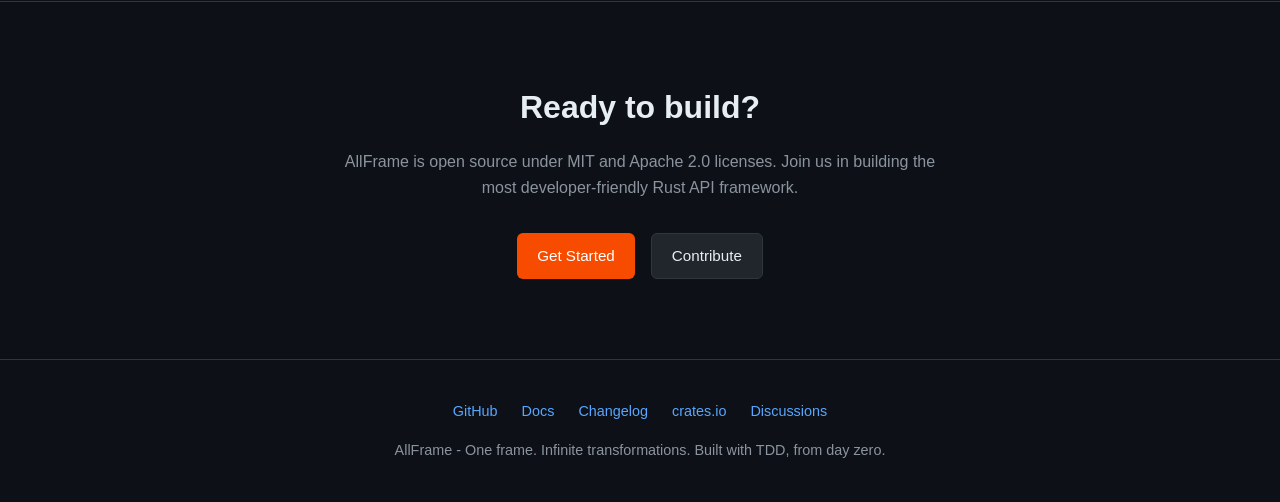
==== commit ff58f9e0: "feat: streaming handler support for long-running operations (#52) Add StreamSender/StreamReceiver wi" ====
--- a/docs/site/index.html
+++ b/docs/site/index.html
@@ -521,8 +521,12 @@
                         <p>Production-ready shutdown utilities. ShutdownAwareTaskSpawner for named tasks, GracefulShutdownExt for cleanup orchestration.</p>
                     </div>
                     <div class="feature-card">
-                        <h3>Tauri Migration <span class="tag">NEW</span></h3>
+                        <h3>Tauri Migration</h3>
                         <p>#[tauri_compat] macro, typed returns (impl Serialize), and auto-generated TypeScript client. Migration from Tauri is now mechanical.</p>
+                    </div>
+                    <div class="feature-card">
+                        <h3>Streaming Handlers <span class="tag">NEW</span></h3>
+                        <p>Send incremental updates during handler execution. StreamSender with backpressure, CancellationToken, Tauri IPC bridge, TypeScript codegen, and RxJS adapter.</p>
                     </div>
                     <div class="feature-card">
                         <h3>Cloud-Native Vision</h3>
@@ -536,7 +540,7 @@
             <div class="container">
                 <div class="stats-grid">
                     <div class="stat">
-                        <h3>v0.1.18</h3>
+                        <h3>v0.1.19</h3>
                         <p>Latest Version</p>
                     </div>
                     <div class="stat">
@@ -544,7 +548,7 @@
                         <p>TDD Coverage</p>
                     </div>
                     <div class="stat">
-                        <h3>455+</h3>
+                        <h3>500+</h3>
                         <p>Tests Passing</p>
                     </div>
                     <div class="stat">
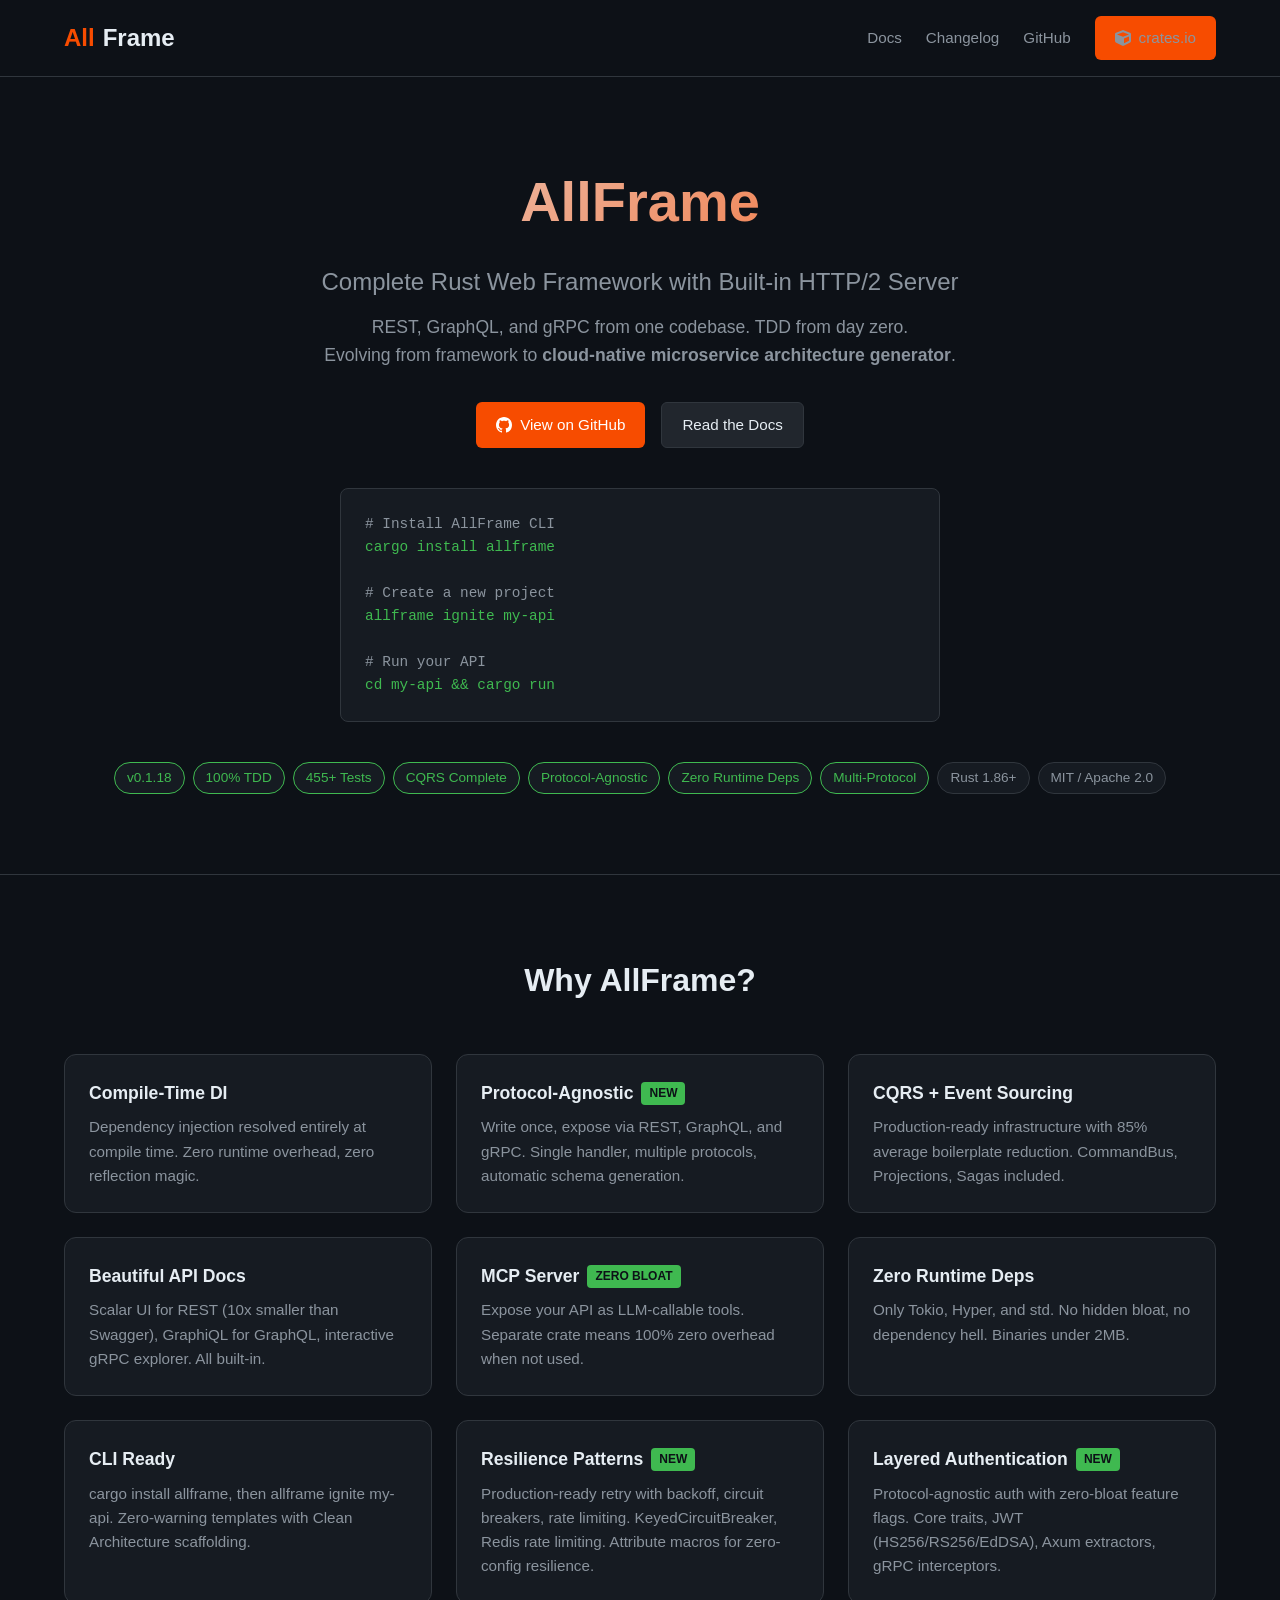
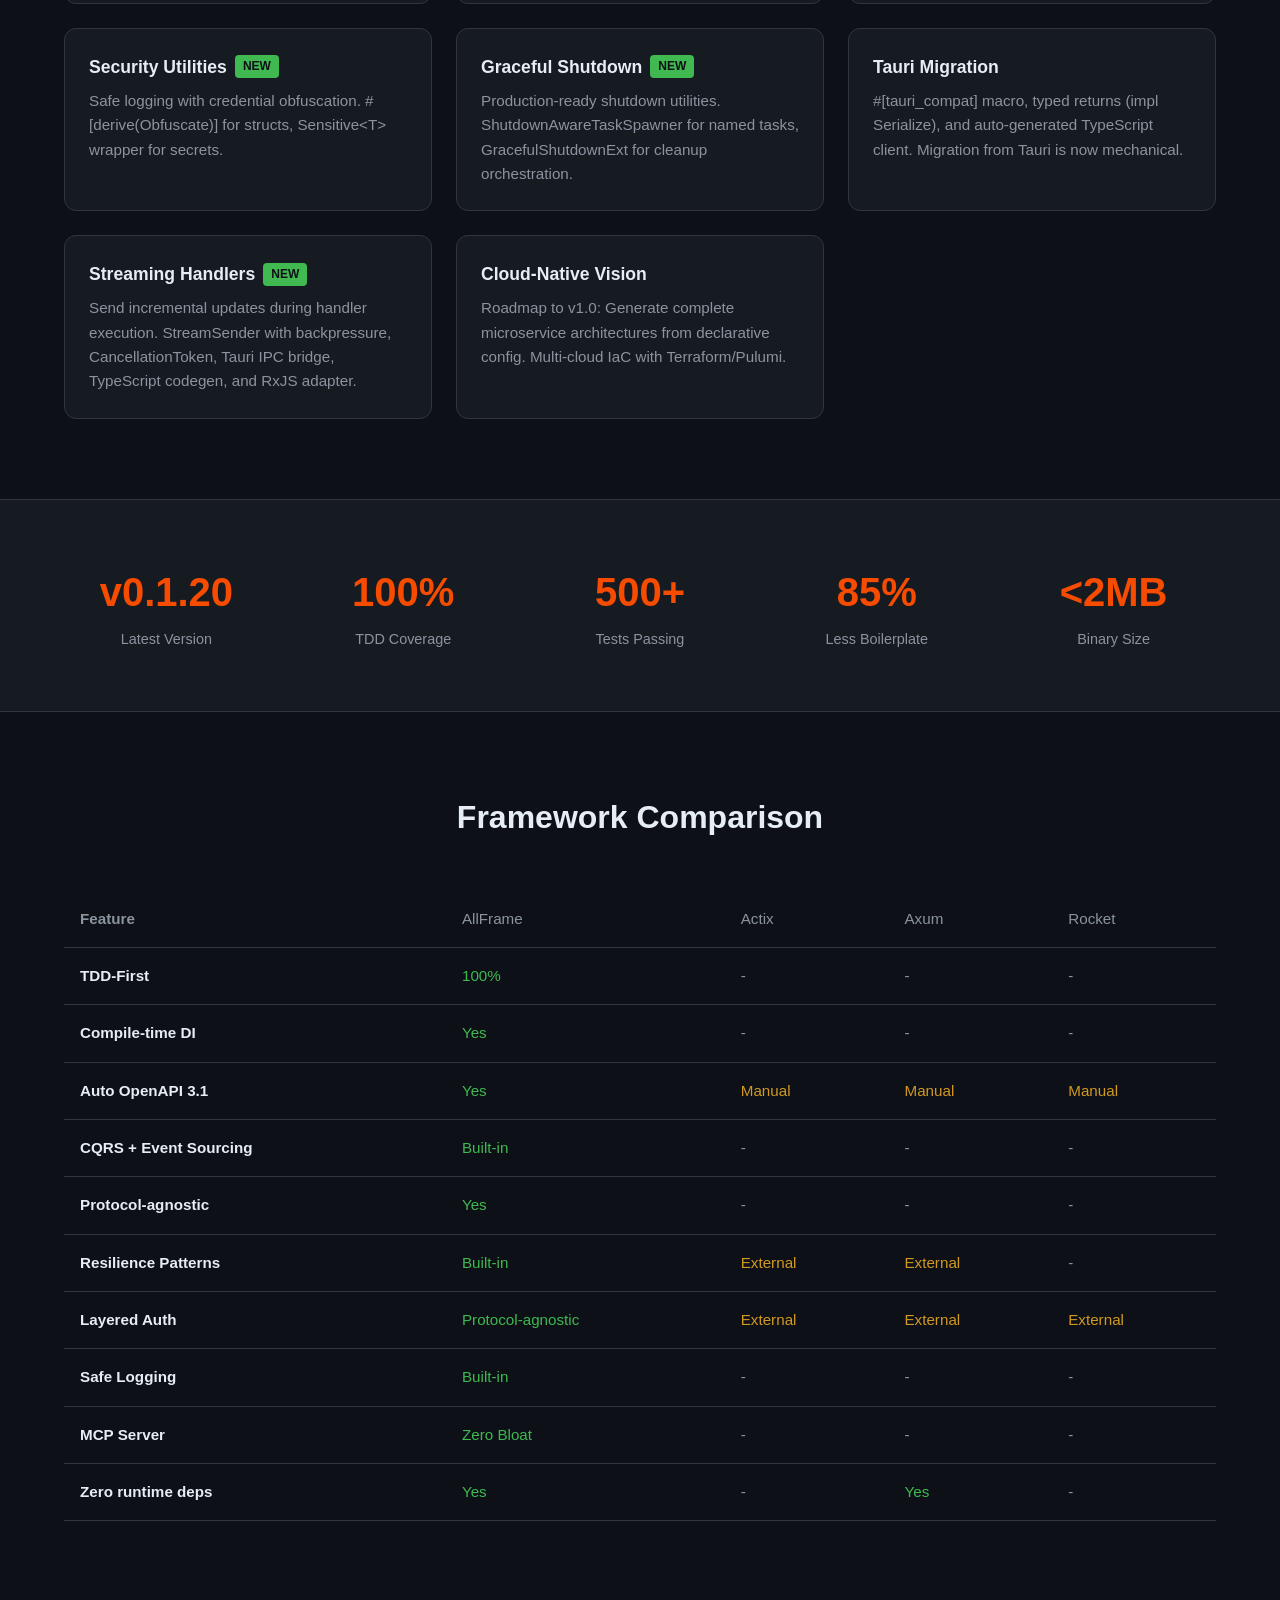
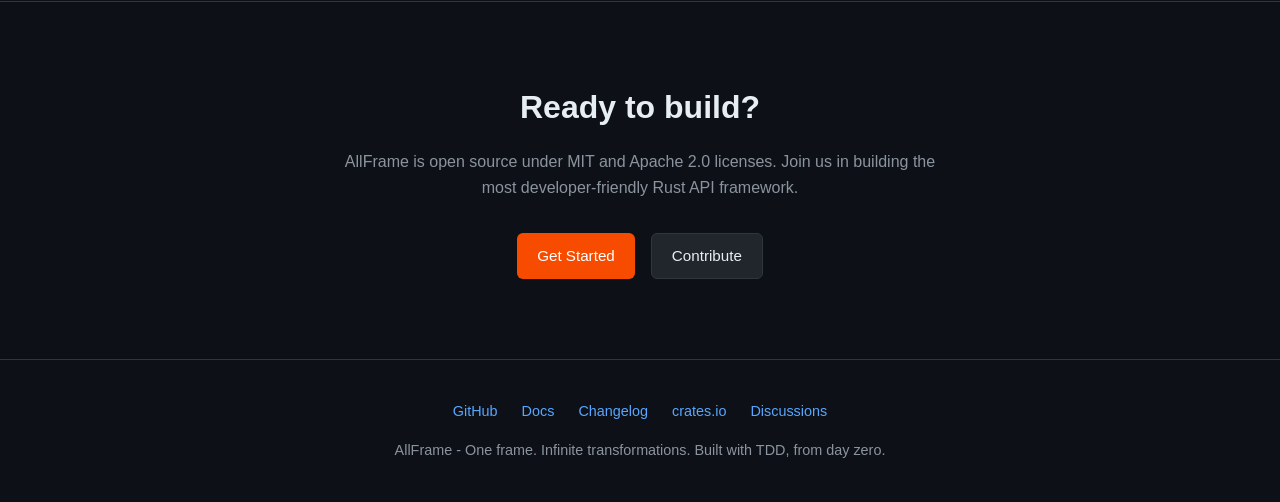
==== commit 09731464: "fix: add Tauri 2 plugin permissions for IPC commands (#53) allframe-tauri was missing the permission" ====
--- a/docs/site/index.html
+++ b/docs/site/index.html
@@ -540,7 +540,7 @@
             <div class="container">
                 <div class="stats-grid">
                     <div class="stat">
-                        <h3>v0.1.19</h3>
+                        <h3>v0.1.20</h3>
                         <p>Latest Version</p>
                     </div>
                     <div class="stat">
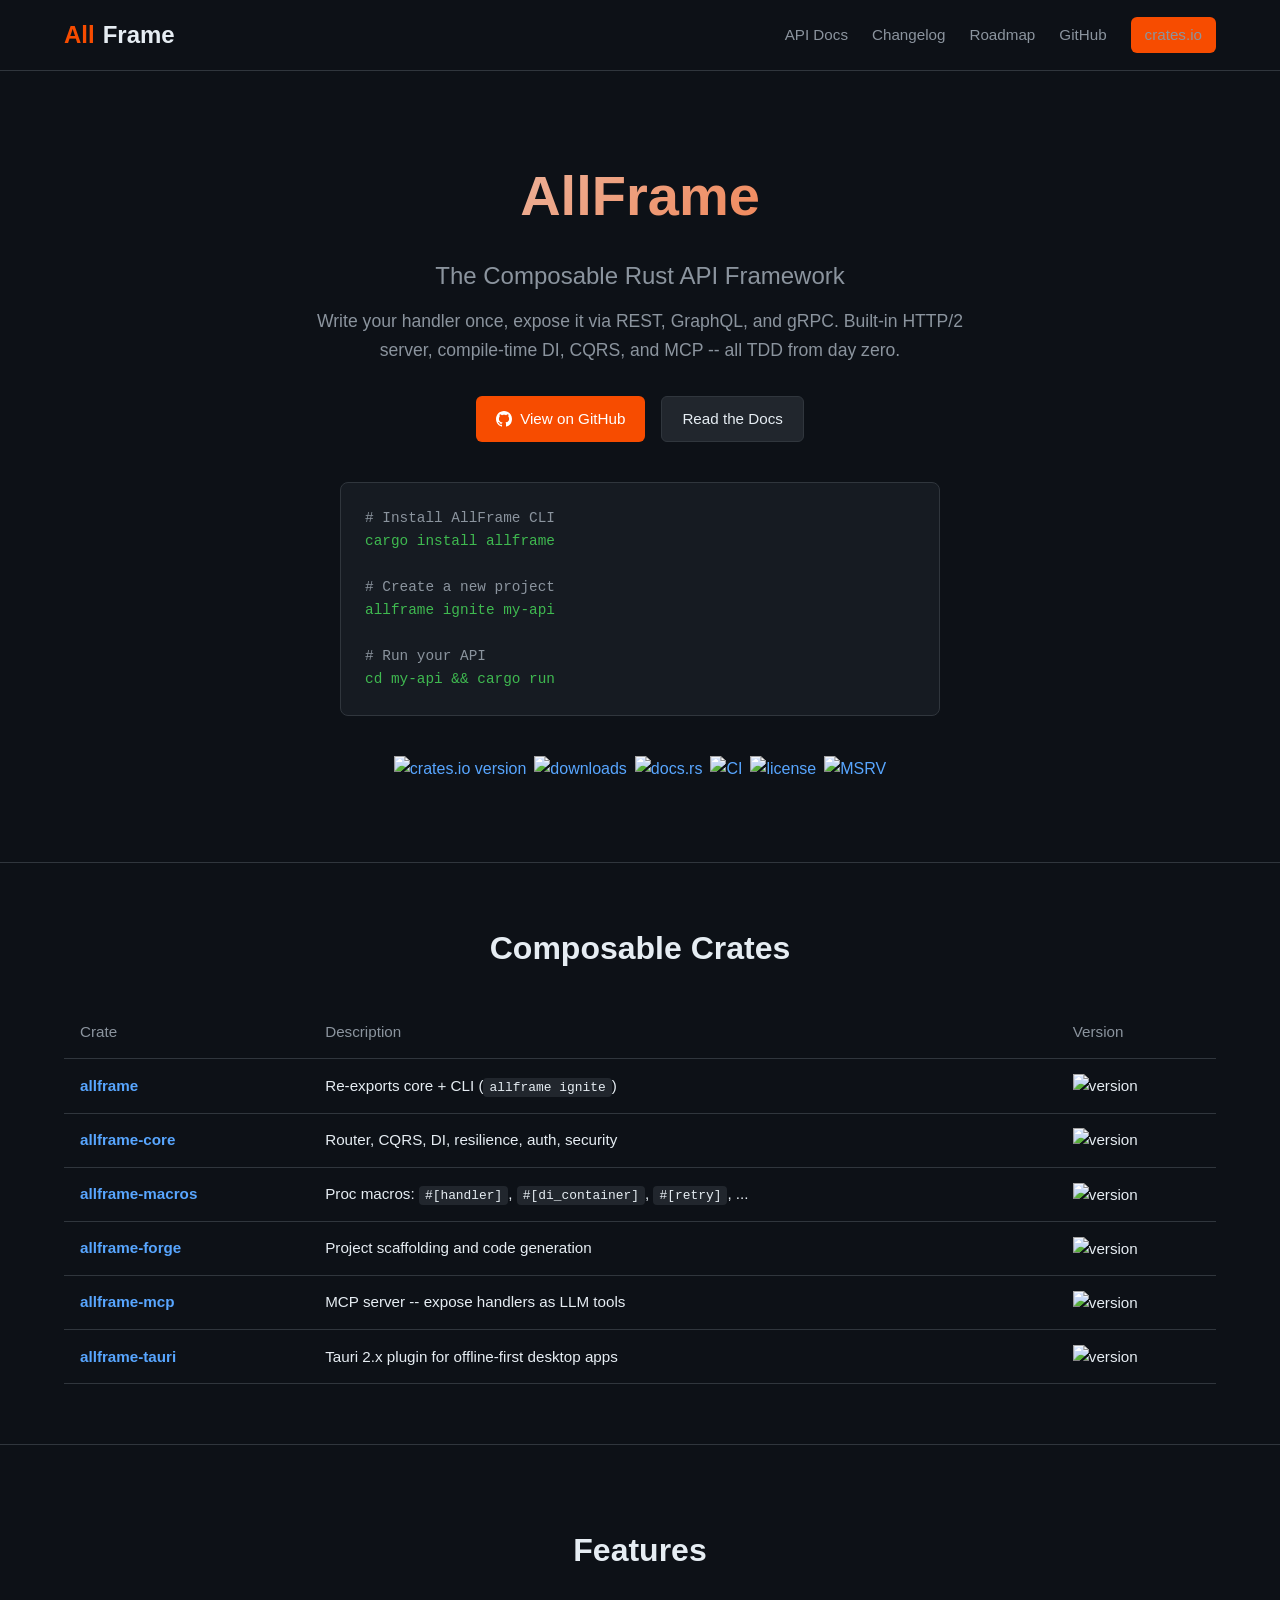
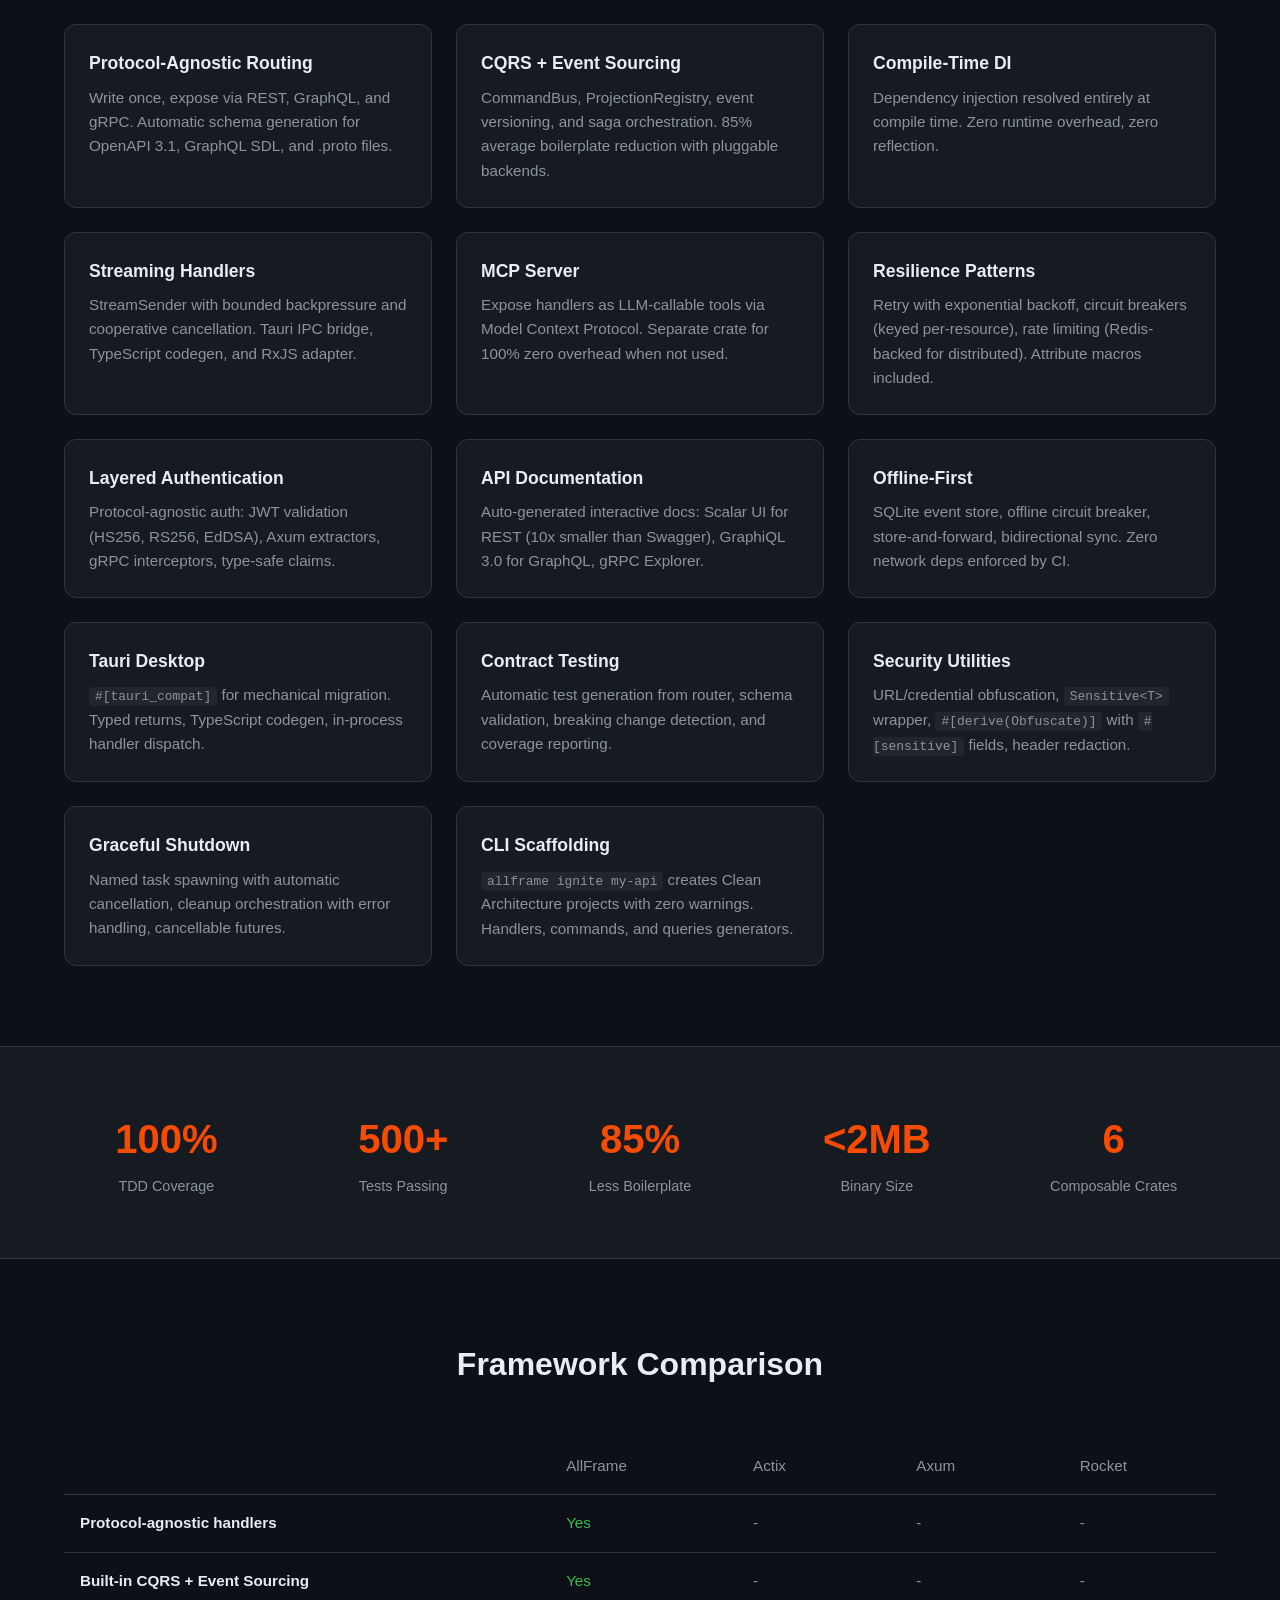
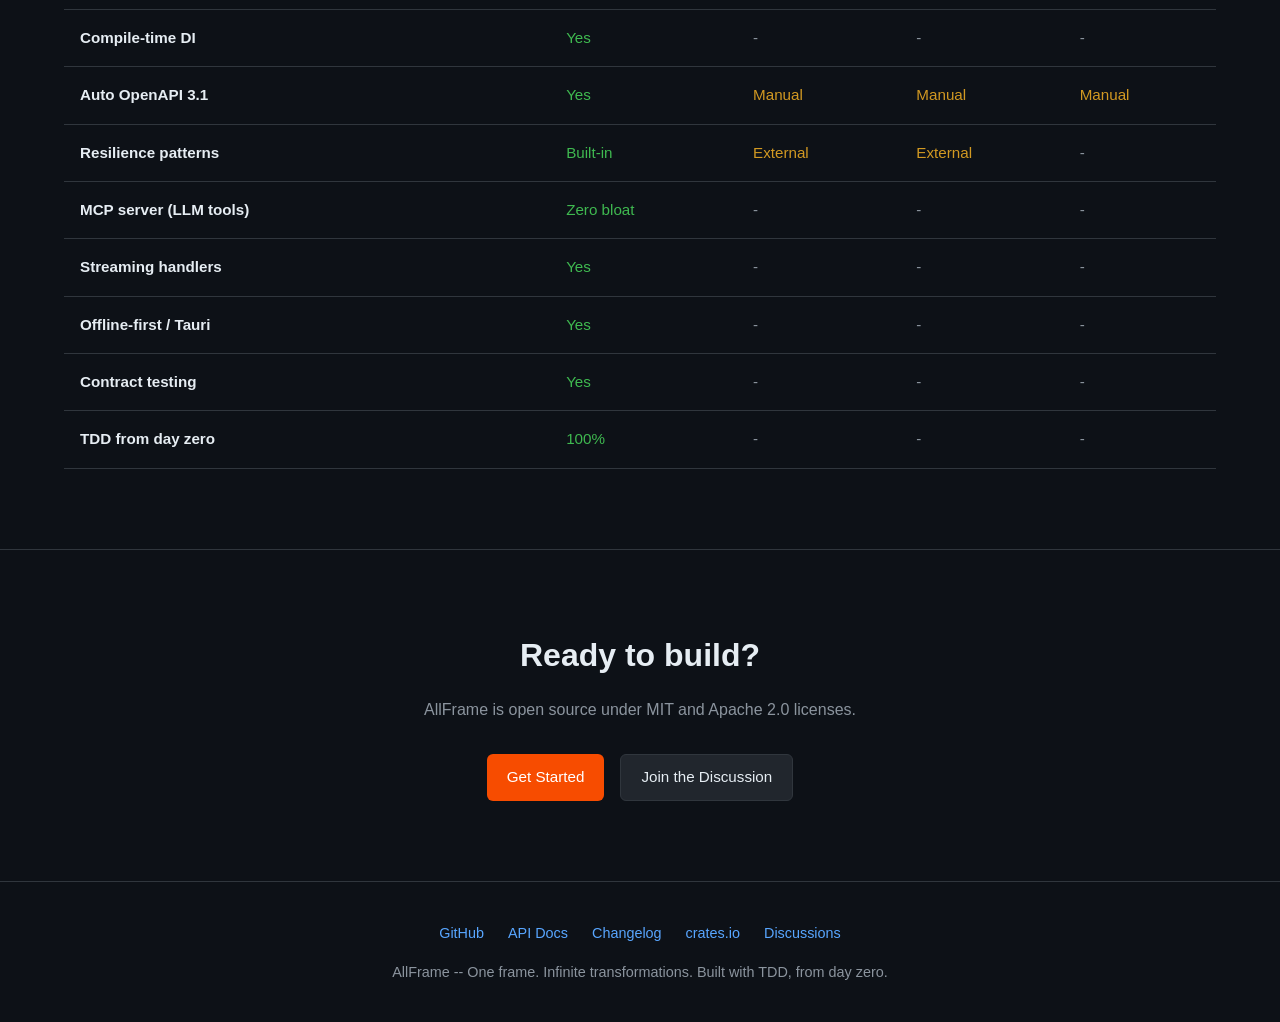
==== commit 7455ed15: "feat: lazy state resolution and multi-state Router (#51) HandlerWithState/WithStateOnly now resolve " ====
--- a/docs/site/index.html
+++ b/docs/site/index.html
@@ -3,148 +3,26 @@
 <head>
     <meta charset="UTF-8">
     <meta name="viewport" content="width=device-width, initial-scale=1.0">
-    <title>AllFrame - Complete Rust Web Framework with HTTP/2 Server</title>
+    <title>AllFrame - The Composable Rust API Framework</title>
     <meta name="description" content="AllFrame is a complete Rust web framework with built-in HTTP/2 server. REST, GraphQL, and gRPC from one codebase. Compile-time DI, CQRS, TDD from day zero.">
-    <meta name="keywords" content="rust, web framework, http server, tdd, cqrs, event sourcing, api, graphql, grpc, rest, hyper">
+    <meta name="keywords" content="rust, web framework, http server, tdd, cqrs, event sourcing, api, graphql, grpc, rest, hyper, mcp">
     <link rel="canonical" href="https://all-source-os.github.io/all-frame">
 
     <!-- Open Graph -->
-    <meta property="og:title" content="AllFrame - Complete Rust Web Framework with HTTP/2 Server">
-    <meta property="og:description" content="Complete Rust web framework with built-in HTTP/2 server. REST, GraphQL, gRPC. TDD from day zero.">
+    <meta property="og:title" content="AllFrame - The Composable Rust API Framework">
+    <meta property="og:description" content="Complete Rust web framework with built-in HTTP/2 server. REST, GraphQL, gRPC from one codebase. TDD from day zero.">
     <meta property="og:type" content="website">
     <meta property="og:url" content="https://all-source-os.github.io/all-frame">
 
     <!-- Twitter Card -->
     <meta name="twitter:card" content="summary_large_image">
-    <meta name="twitter:title" content="AllFrame - Complete Rust Web Framework with HTTP/2 Server">
-    <meta name="twitter:description" content="Complete Rust web framework with built-in HTTP/2 server. REST, GraphQL, gRPC. TDD from day zero.">
-
+    <meta name="twitter:title" content="AllFrame - The Composable Rust API Framework">
+    <meta name="twitter:description" content="Complete Rust web framework with built-in HTTP/2 server. REST, GraphQL, gRPC from one codebase. TDD from day zero.">
+
+    <link rel="stylesheet" href="style.css">
     <style>
-        :root {
-            --primary: #f74c00;
-            --primary-dark: #d94400;
-            --bg: #0d1117;
-            --bg-secondary: #161b22;
-            --bg-tertiary: #21262d;
-            --text: #e6edf3;
-            --text-muted: #8b949e;
-            --border: #30363d;
-            --green: #3fb950;
-            --blue: #58a6ff;
-        }
-
-        * {
-            margin: 0;
-            padding: 0;
-            box-sizing: border-box;
-        }
-
-        body {
-            font-family: -apple-system, BlinkMacSystemFont, 'Segoe UI', 'Noto Sans', Helvetica, Arial, sans-serif;
-            background: var(--bg);
-            color: var(--text);
-            line-height: 1.6;
-        }
-
-        a {
-            color: var(--blue);
-            text-decoration: none;
-        }
-
-        a:hover {
-            text-decoration: underline;
-        }
-
-        .container {
-            max-width: 1200px;
-            margin: 0 auto;
-            padding: 0 24px;
-        }
-
-        /* Header */
-        header {
-            border-bottom: 1px solid var(--border);
-            padding: 16px 0;
-            position: sticky;
-            top: 0;
-            background: var(--bg);
-            z-index: 100;
-        }
-
-        nav {
-            display: flex;
-            justify-content: space-between;
-            align-items: center;
-        }
-
-        .logo {
-            font-size: 1.5rem;
-            font-weight: 700;
-            color: var(--text);
-            display: flex;
-            align-items: center;
-            gap: 8px;
-        }
-
-        .logo span {
-            color: var(--primary);
-        }
-
-        .nav-links {
-            display: flex;
-            gap: 24px;
-            align-items: center;
-        }
-
-        .nav-links a {
-            color: var(--text-muted);
-            font-size: 0.95rem;
-        }
-
-        .nav-links a:hover {
-            color: var(--text);
-            text-decoration: none;
-        }
-
-        .btn {
-            display: inline-flex;
-            align-items: center;
-            gap: 8px;
-            padding: 10px 20px;
-            border-radius: 6px;
-            font-weight: 500;
-            font-size: 0.95rem;
-            transition: all 0.2s;
-            border: none;
-            cursor: pointer;
-        }
-
-        .btn-primary {
-            background: var(--primary);
-            color: white;
-        }
-
-        .btn-primary:hover {
-            background: var(--primary-dark);
-            text-decoration: none;
-        }
-
-        .btn-secondary {
-            background: var(--bg-tertiary);
-            color: var(--text);
-            border: 1px solid var(--border);
-        }
-
-        .btn-secondary:hover {
-            background: var(--border);
-            text-decoration: none;
-        }
-
-        /* Hero */
-        .hero {
-            padding: 80px 0;
-            text-align: center;
-        }
+        /* ---- Hero ---- */
+        .hero { padding: 80px 0; text-align: center; }
 
         .hero h1 {
             font-size: 3.5rem;
@@ -156,11 +34,7 @@
             background-clip: text;
         }
 
-        .hero .tagline {
-            font-size: 1.5rem;
-            color: var(--text-muted);
-            margin-bottom: 12px;
-        }
+        .hero .tagline { font-size: 1.5rem; color: var(--text-muted); margin-bottom: 12px; }
 
         .hero .subtitle {
             font-size: 1.1rem;
@@ -171,13 +45,9 @@
             margin-right: auto;
         }
 
-        .hero-buttons {
-            display: flex;
-            gap: 16px;
-            justify-content: center;
-            flex-wrap: wrap;
-        }
-
+        .hero-buttons { display: flex; gap: 16px; justify-content: center; flex-wrap: wrap; }
+
+        /* ---- Live badges ---- */
         .badges {
             display: flex;
             gap: 8px;
@@ -186,23 +56,9 @@
             margin-top: 32px;
         }
 
-        .badge {
-            display: inline-flex;
-            align-items: center;
-            padding: 4px 12px;
-            background: var(--bg-secondary);
-            border: 1px solid var(--border);
-            border-radius: 20px;
-            font-size: 0.85rem;
-            color: var(--text-muted);
-        }
-
-        .badge.green {
-            border-color: var(--green);
-            color: var(--green);
-        }
-
-        /* Code Block */
+        .badges img { height: 20px; }
+
+        /* ---- Code Block ---- */
         .code-block {
             background: var(--bg-secondary);
             border: 1px solid var(--border);
@@ -216,25 +72,32 @@
             overflow-x: auto;
         }
 
-        .code-block .comment {
-            color: var(--text-muted);
-        }
-
-        .code-block .command {
-            color: var(--green);
-        }
-
-        /* Features */
-        .features {
-            padding: 80px 0;
-            border-top: 1px solid var(--border);
-        }
-
-        .features h2 {
-            text-align: center;
-            font-size: 2rem;
-            margin-bottom: 48px;
-        }
+        .code-block .comment { color: var(--text-muted); }
+        .code-block .command { color: var(--green); }
+
+        /* ---- Crates ---- */
+        .crates { padding: 60px 0; border-top: 1px solid var(--border); }
+        .crates h2 { text-align: center; font-size: 2rem; margin-bottom: 32px; }
+
+        .crates-table {
+            width: 100%;
+            border-collapse: collapse;
+            font-size: 0.95rem;
+        }
+
+        .crates-table th, .crates-table td {
+            padding: 14px 16px;
+            text-align: left;
+            border-bottom: 1px solid var(--border);
+        }
+
+        .crates-table th { color: var(--text-muted); font-weight: 500; }
+        .crates-table td:first-child a { font-weight: 600; }
+        .crates-table td img { height: 18px; vertical-align: middle; }
+
+        /* ---- Features ---- */
+        .features { padding: 80px 0; border-top: 1px solid var(--border); }
+        .features h2 { text-align: center; font-size: 2rem; margin-bottom: 48px; }
 
         .feature-grid {
             display: grid;
@@ -250,85 +113,12 @@
             transition: border-color 0.2s;
         }
 
-        .feature-card:hover {
-            border-color: var(--primary);
-        }
-
-        .feature-card h3 {
-            font-size: 1.1rem;
-            margin-bottom: 8px;
-            display: flex;
-            align-items: center;
-            gap: 8px;
-        }
-
-        .feature-card p {
-            color: var(--text-muted);
-            font-size: 0.95rem;
-        }
-
-        .feature-card .tag {
-            font-size: 0.75rem;
-            padding: 2px 8px;
-            background: var(--green);
-            color: var(--bg);
-            border-radius: 4px;
-            font-weight: 600;
-        }
-
-        /* Comparison */
-        .comparison {
-            padding: 80px 0;
-            border-top: 1px solid var(--border);
-        }
-
-        .comparison h2 {
-            text-align: center;
-            font-size: 2rem;
-            margin-bottom: 48px;
-        }
-
-        .comparison-table {
-            width: 100%;
-            border-collapse: collapse;
-            font-size: 0.95rem;
-        }
-
-        .comparison-table th,
-        .comparison-table td {
-            padding: 16px;
-            text-align: left;
-            border-bottom: 1px solid var(--border);
-        }
-
-        .comparison-table th {
-            color: var(--text-muted);
-            font-weight: 500;
-        }
-
-        .comparison-table th:first-child,
-        .comparison-table td:first-child {
-            font-weight: 600;
-        }
-
-        .comparison-table .check {
-            color: var(--green);
-        }
-
-        .comparison-table .cross {
-            color: var(--text-muted);
-        }
-
-        .comparison-table .partial {
-            color: #d29922;
-        }
-
-        /* Stats */
-        .stats {
-            padding: 60px 0;
-            border-top: 1px solid var(--border);
-            background: var(--bg-secondary);
-        }
+        .feature-card:hover { border-color: var(--primary); }
+        .feature-card h3 { font-size: 1.1rem; margin-bottom: 8px; }
+        .feature-card p { color: var(--text-muted); font-size: 0.95rem; }
+
+        /* ---- Stats ---- */
+        .stats { padding: 60px 0; border-top: 1px solid var(--border); background: var(--bg-secondary); }
 
         .stats-grid {
             display: grid;
@@ -337,91 +127,35 @@
             text-align: center;
         }
 
-        .stat h3 {
-            font-size: 2.5rem;
-            font-weight: 700;
-            color: var(--primary);
-        }
-
-        .stat p {
-            color: var(--text-muted);
-            font-size: 0.9rem;
-            margin-top: 4px;
-        }
-
-        /* CTA */
-        .cta {
-            padding: 80px 0;
-            text-align: center;
-            border-top: 1px solid var(--border);
-        }
-
-        .cta h2 {
-            font-size: 2rem;
-            margin-bottom: 16px;
-        }
-
-        .cta p {
-            color: var(--text-muted);
-            margin-bottom: 32px;
-            max-width: 600px;
-            margin-left: auto;
-            margin-right: auto;
-        }
-
-        /* Footer */
-        footer {
-            padding: 40px 0;
-            border-top: 1px solid var(--border);
-            text-align: center;
-            color: var(--text-muted);
-            font-size: 0.9rem;
-        }
-
-        footer .links {
-            display: flex;
-            gap: 24px;
-            justify-content: center;
-            margin-bottom: 16px;
-        }
-
-        /* Responsive */
+        .stat h3 { font-size: 2.5rem; font-weight: 700; color: var(--primary); }
+        .stat p { color: var(--text-muted); font-size: 0.9rem; margin-top: 4px; }
+
+        /* ---- Comparison ---- */
+        .comparison { padding: 80px 0; border-top: 1px solid var(--border); }
+        .comparison h2 { text-align: center; font-size: 2rem; margin-bottom: 48px; }
+
+        /* ---- CTA ---- */
+        .cta { padding: 80px 0; text-align: center; border-top: 1px solid var(--border); }
+        .cta h2 { font-size: 2rem; margin-bottom: 16px; }
+        .cta p { color: var(--text-muted); margin-bottom: 32px; max-width: 600px; margin-left: auto; margin-right: auto; }
+
+        /* ---- Responsive ---- */
         @media (max-width: 768px) {
-            .hero h1 {
-                font-size: 2.5rem;
-            }
-
-            .hero .tagline {
-                font-size: 1.2rem;
-            }
-
-            .nav-links {
-                display: none;
-            }
-
-            .comparison-table {
-                font-size: 0.8rem;
-            }
-
-            .comparison-table th,
-            .comparison-table td {
-                padding: 8px;
-            }
+            .hero h1 { font-size: 2.5rem; }
+            .hero .tagline { font-size: 1.2rem; }
         }
     </style>
 </head>
 <body>
     <header>
         <nav class="container">
-            <div class="logo">
-                <span>All</span>Frame
-            </div>
+            <div class="logo"><span>All</span>Frame</div>
             <div class="nav-links">
-                <a href="https://docs.rs/allframe">Docs</a>
+                <a href="https://docs.rs/allframe">API Docs</a>
                 <a href="changelog.html">Changelog</a>
+                <a href="https://github.com/all-source-os/all-frame/blob/main/docs/current/ROADMAP.md">Roadmap</a>
                 <a href="https://github.com/all-source-os/all-frame">GitHub</a>
-                <a href="https://crates.io/crates/allframe" class="btn btn-primary">
-                    <svg width="16" height="16" viewBox="0 0 512 512" fill="currentColor"><path d="M239.1 6.3l-208 78c-18.7 7-31.1 25-31.1 45v225.1c0 18.2 10.3 34.8 26.5 42.9l208 104c13.5 6.8 29.4 6.8 42.9 0l208-104c16.3-8.1 26.5-24.8 26.5-42.9V129.3c0-20-12.4-37.9-31.1-44.9l-208-78C262 2.2 250 2.2 239.1 6.3zM256 68.4l192 72v1.1l-192 78-192-78v-1.1l192-72zm32 356V275.5l160-65v133.9l-160 80z"/></svg>
+                <a href="https://crates.io/crates/allframe" class="btn btn-primary btn-sm">
                     crates.io
                 </a>
             </div>
@@ -432,10 +166,10 @@
         <section class="hero">
             <div class="container">
                 <h1>AllFrame</h1>
-                <p class="tagline">Complete Rust Web Framework with Built-in HTTP/2 Server</p>
+                <p class="tagline">The Composable Rust API Framework</p>
                 <p class="subtitle">
-                    REST, GraphQL, and gRPC from one codebase. TDD from day zero.<br>
-                    Evolving from framework to <strong>cloud-native microservice architecture generator</strong>.
+                    Write your handler once, expose it via REST, GraphQL, and gRPC.
+                    Built-in HTTP/2 server, compile-time DI, CQRS, and MCP -- all TDD from day zero.
                 </p>
                 <div class="hero-buttons">
                     <a href="https://github.com/all-source-os/all-frame" class="btn btn-primary">
@@ -459,78 +193,122 @@
                 </div>
 
                 <div class="badges">
-                    <span class="badge green">v0.1.18</span>
-                    <span class="badge green">100% TDD</span>
-                    <span class="badge green">455+ Tests</span>
-                    <span class="badge green">CQRS Complete</span>
-                    <span class="badge green">Protocol-Agnostic</span>
-                    <span class="badge green">Zero Runtime Deps</span>
-                    <span class="badge green">Multi-Protocol</span>
-                    <span class="badge">Rust 1.86+</span>
-                    <span class="badge">MIT / Apache 2.0</span>
-                </div>
+                    <a href="https://crates.io/crates/allframe"><img src="https://img.shields.io/crates/v/allframe.svg" alt="crates.io version"></a>
+                    <a href="https://crates.io/crates/allframe"><img src="https://img.shields.io/crates/d/allframe.svg" alt="downloads"></a>
+                    <a href="https://docs.rs/allframe"><img src="https://img.shields.io/docsrs/allframe" alt="docs.rs"></a>
+                    <a href="https://github.com/all-source-os/all-frame/actions"><img src="https://img.shields.io/github/actions/workflow/status/all-source-os/all-frame/offline-quality-gates.yml?branch=main&label=CI" alt="CI"></a>
+                    <a href="https://github.com/all-source-os/all-frame"><img src="https://img.shields.io/crates/l/allframe.svg" alt="license"></a>
+                    <a href="https://www.rust-lang.org"><img src="https://img.shields.io/badge/MSRV-1.89-orange.svg" alt="MSRV"></a>
+                </div>
+            </div>
+        </section>
+
+        <section class="crates">
+            <div class="container">
+                <h2>Composable Crates</h2>
+                <table class="crates-table">
+                    <thead>
+                        <tr>
+                            <th>Crate</th>
+                            <th>Description</th>
+                            <th>Version</th>
+                        </tr>
+                    </thead>
+                    <tbody>
+                        <tr>
+                            <td><a href="https://crates.io/crates/allframe">allframe</a></td>
+                            <td>Re-exports core + CLI (<code>allframe ignite</code>)</td>
+                            <td><img src="https://img.shields.io/crates/v/allframe.svg?label=" alt="version"></td>
+                        </tr>
+                        <tr>
+                            <td><a href="https://crates.io/crates/allframe-core">allframe-core</a></td>
+                            <td>Router, CQRS, DI, resilience, auth, security</td>
+                            <td><img src="https://img.shields.io/crates/v/allframe-core.svg?label=" alt="version"></td>
+                        </tr>
+                        <tr>
+                            <td><a href="https://crates.io/crates/allframe-macros">allframe-macros</a></td>
+                            <td>Proc macros: <code>#[handler]</code>, <code>#[di_container]</code>, <code>#[retry]</code>, ...</td>
+                            <td><img src="https://img.shields.io/crates/v/allframe-macros.svg?label=" alt="version"></td>
+                        </tr>
+                        <tr>
+                            <td><a href="https://crates.io/crates/allframe-forge">allframe-forge</a></td>
+                            <td>Project scaffolding and code generation</td>
+                            <td><img src="https://img.shields.io/crates/v/allframe-forge.svg?label=" alt="version"></td>
+                        </tr>
+                        <tr>
+                            <td><a href="https://crates.io/crates/allframe-mcp">allframe-mcp</a></td>
+                            <td>MCP server -- expose handlers as LLM tools</td>
+                            <td><img src="https://img.shields.io/crates/v/allframe-mcp.svg?label=" alt="version"></td>
+                        </tr>
+                        <tr>
+                            <td><a href="https://crates.io/crates/allframe-tauri">allframe-tauri</a></td>
+                            <td>Tauri 2.x plugin for offline-first desktop apps</td>
+                            <td><img src="https://img.shields.io/crates/v/allframe-tauri.svg?label=" alt="version"></td>
+                        </tr>
+                    </tbody>
+                </table>
             </div>
         </section>
 
         <section class="features">
             <div class="container">
-                <h2>Why AllFrame?</h2>
+                <h2>Features</h2>
                 <div class="feature-grid">
                     <div class="feature-card">
+                        <h3>Protocol-Agnostic Routing</h3>
+                        <p>Write once, expose via REST, GraphQL, and gRPC. Automatic schema generation for OpenAPI 3.1, GraphQL SDL, and .proto files.</p>
+                    </div>
+                    <div class="feature-card">
+                        <h3>CQRS + Event Sourcing</h3>
+                        <p>CommandBus, ProjectionRegistry, event versioning, and saga orchestration. 85% average boilerplate reduction with pluggable backends.</p>
+                    </div>
+                    <div class="feature-card">
                         <h3>Compile-Time DI</h3>
-                        <p>Dependency injection resolved entirely at compile time. Zero runtime overhead, zero reflection magic.</p>
-                    </div>
-                    <div class="feature-card">
-                        <h3>Protocol-Agnostic <span class="tag">NEW</span></h3>
-                        <p>Write once, expose via REST, GraphQL, and gRPC. Single handler, multiple protocols, automatic schema generation.</p>
-                    </div>
-                    <div class="feature-card">
-                        <h3>CQRS + Event Sourcing</h3>
-                        <p>Production-ready infrastructure with 85% average boilerplate reduction. CommandBus, Projections, Sagas included.</p>
-                    </div>
-                    <div class="feature-card">
-                        <h3>Beautiful API Docs</h3>
-                        <p>Scalar UI for REST (10x smaller than Swagger), GraphiQL for GraphQL, interactive gRPC explorer. All built-in.</p>
-                    </div>
-                    <div class="feature-card">
-                        <h3>MCP Server <span class="tag">ZERO BLOAT</span></h3>
-                        <p>Expose your API as LLM-callable tools. Separate crate means 100% zero overhead when not used.</p>
-                    </div>
-                    <div class="feature-card">
-                        <h3>Zero Runtime Deps</h3>
-                        <p>Only Tokio, Hyper, and std. No hidden bloat, no dependency hell. Binaries under 2MB.</p>
-                    </div>
-                    <div class="feature-card">
-                        <h3>CLI Ready</h3>
-                        <p>cargo install allframe, then allframe ignite my-api. Zero-warning templates with Clean Architecture scaffolding.</p>
-                    </div>
-                    <div class="feature-card">
-                        <h3>Resilience Patterns <span class="tag">NEW</span></h3>
-                        <p>Production-ready retry with backoff, circuit breakers, rate limiting. KeyedCircuitBreaker, Redis rate limiting. Attribute macros for zero-config resilience.</p>
-                    </div>
-                    <div class="feature-card">
-                        <h3>Layered Authentication <span class="tag">NEW</span></h3>
-                        <p>Protocol-agnostic auth with zero-bloat feature flags. Core traits, JWT (HS256/RS256/EdDSA), Axum extractors, gRPC interceptors.</p>
-                    </div>
-                    <div class="feature-card">
-                        <h3>Security Utilities <span class="tag">NEW</span></h3>
-                        <p>Safe logging with credential obfuscation. #[derive(Obfuscate)] for structs, Sensitive&lt;T&gt; wrapper for secrets.</p>
-                    </div>
-                    <div class="feature-card">
-                        <h3>Graceful Shutdown <span class="tag">NEW</span></h3>
-                        <p>Production-ready shutdown utilities. ShutdownAwareTaskSpawner for named tasks, GracefulShutdownExt for cleanup orchestration.</p>
-                    </div>
-                    <div class="feature-card">
-                        <h3>Tauri Migration</h3>
-                        <p>#[tauri_compat] macro, typed returns (impl Serialize), and auto-generated TypeScript client. Migration from Tauri is now mechanical.</p>
-                    </div>
-                    <div class="feature-card">
-                        <h3>Streaming Handlers <span class="tag">NEW</span></h3>
-                        <p>Send incremental updates during handler execution. StreamSender with backpressure, CancellationToken, Tauri IPC bridge, TypeScript codegen, and RxJS adapter.</p>
-                    </div>
-                    <div class="feature-card">
-                        <h3>Cloud-Native Vision</h3>
-                        <p>Roadmap to v1.0: Generate complete microservice architectures from declarative config. Multi-cloud IaC with Terraform/Pulumi.</p>
+                        <p>Dependency injection resolved entirely at compile time. Zero runtime overhead, zero reflection.</p>
+                    </div>
+                    <div class="feature-card">
+                        <h3>Streaming Handlers</h3>
+                        <p>StreamSender with bounded backpressure and cooperative cancellation. Tauri IPC bridge, TypeScript codegen, and RxJS adapter.</p>
+                    </div>
+                    <div class="feature-card">
+                        <h3>MCP Server</h3>
+                        <p>Expose handlers as LLM-callable tools via Model Context Protocol. Separate crate for 100% zero overhead when not used.</p>
+                    </div>
+                    <div class="feature-card">
+                        <h3>Resilience Patterns</h3>
+                        <p>Retry with exponential backoff, circuit breakers (keyed per-resource), rate limiting (Redis-backed for distributed). Attribute macros included.</p>
+                    </div>
+                    <div class="feature-card">
+                        <h3>Layered Authentication</h3>
+                        <p>Protocol-agnostic auth: JWT validation (HS256, RS256, EdDSA), Axum extractors, gRPC interceptors, type-safe claims.</p>
+                    </div>
+                    <div class="feature-card">
+                        <h3>API Documentation</h3>
+                        <p>Auto-generated interactive docs: Scalar UI for REST (10x smaller than Swagger), GraphiQL 3.0 for GraphQL, gRPC Explorer.</p>
+                    </div>
+                    <div class="feature-card">
+                        <h3>Offline-First</h3>
+                        <p>SQLite event store, offline circuit breaker, store-and-forward, bidirectional sync. Zero network deps enforced by CI.</p>
+                    </div>
+                    <div class="feature-card">
+                        <h3>Tauri Desktop</h3>
+                        <p><code>#[tauri_compat]</code> for mechanical migration. Typed returns, TypeScript codegen, in-process handler dispatch.</p>
+                    </div>
+                    <div class="feature-card">
+                        <h3>Contract Testing</h3>
+                        <p>Automatic test generation from router, schema validation, breaking change detection, and coverage reporting.</p>
+                    </div>
+                    <div class="feature-card">
+                        <h3>Security Utilities</h3>
+                        <p>URL/credential obfuscation, <code>Sensitive&lt;T&gt;</code> wrapper, <code>#[derive(Obfuscate)]</code> with <code>#[sensitive]</code> fields, header redaction.</p>
+                    </div>
+                    <div class="feature-card">
+                        <h3>Graceful Shutdown</h3>
+                        <p>Named task spawning with automatic cancellation, cleanup orchestration with error handling, cancellable futures.</p>
+                    </div>
+                    <div class="feature-card">
+                        <h3>CLI Scaffolding</h3>
+                        <p><code>allframe ignite my-api</code> creates Clean Architecture projects with zero warnings. Handlers, commands, and queries generators.</p>
                     </div>
                 </div>
             </div>
@@ -539,10 +317,6 @@
         <section class="stats">
             <div class="container">
                 <div class="stats-grid">
-                    <div class="stat">
-                        <h3>v0.1.20</h3>
-                        <p>Latest Version</p>
-                    </div>
                     <div class="stat">
                         <h3>100%</h3>
                         <p>TDD Coverage</p>
@@ -559,6 +333,10 @@
                         <h3>&lt;2MB</h3>
                         <p>Binary Size</p>
                     </div>
+                    <div class="stat">
+                        <h3>6</h3>
+                        <p>Composable Crates</p>
+                    </div>
                 </div>
             </div>
         </section>
@@ -569,7 +347,7 @@
                 <table class="comparison-table">
                     <thead>
                         <tr>
-                            <th>Feature</th>
+                            <th></th>
                             <th>AllFrame</th>
                             <th>Actix</th>
                             <th>Axum</th>
@@ -578,8 +356,15 @@
                     </thead>
                     <tbody>
                         <tr>
-                            <td>TDD-First</td>
-                            <td class="check">100%</td>
+                            <td>Protocol-agnostic handlers</td>
+                            <td class="check">Yes</td>
+                            <td class="cross">-</td>
+                            <td class="cross">-</td>
+                            <td class="cross">-</td>
+                        </tr>
+                        <tr>
+                            <td>Built-in CQRS + Event Sourcing</td>
+                            <td class="check">Yes</td>
                             <td class="cross">-</td>
                             <td class="cross">-</td>
                             <td class="cross">-</td>
@@ -599,52 +384,45 @@
                             <td class="partial">Manual</td>
                         </tr>
                         <tr>
-                            <td>CQRS + Event Sourcing</td>
-                            <td class="check">Built-in</td>
-                            <td class="cross">-</td>
-                            <td class="cross">-</td>
-                            <td class="cross">-</td>
-                        </tr>
-                        <tr>
-                            <td>Protocol-agnostic</td>
-                            <td class="check">Yes</td>
-                            <td class="cross">-</td>
-                            <td class="cross">-</td>
-                            <td class="cross">-</td>
-                        </tr>
-                        <tr>
-                            <td>Resilience Patterns</td>
+                            <td>Resilience patterns</td>
                             <td class="check">Built-in</td>
                             <td class="partial">External</td>
                             <td class="partial">External</td>
                             <td class="cross">-</td>
                         </tr>
                         <tr>
-                            <td>Layered Auth</td>
-                            <td class="check">Protocol-agnostic</td>
-                            <td class="partial">External</td>
-                            <td class="partial">External</td>
-                            <td class="partial">External</td>
-                        </tr>
-                        <tr>
-                            <td>Safe Logging</td>
-                            <td class="check">Built-in</td>
-                            <td class="cross">-</td>
-                            <td class="cross">-</td>
-                            <td class="cross">-</td>
-                        </tr>
-                        <tr>
-                            <td>MCP Server</td>
-                            <td class="check">Zero Bloat</td>
-                            <td class="cross">-</td>
-                            <td class="cross">-</td>
-                            <td class="cross">-</td>
-                        </tr>
-                        <tr>
-                            <td>Zero runtime deps</td>
-                            <td class="check">Yes</td>
-                            <td class="cross">-</td>
-                            <td class="check">Yes</td>
+                            <td>MCP server (LLM tools)</td>
+                            <td class="check">Zero bloat</td>
+                            <td class="cross">-</td>
+                            <td class="cross">-</td>
+                            <td class="cross">-</td>
+                        </tr>
+                        <tr>
+                            <td>Streaming handlers</td>
+                            <td class="check">Yes</td>
+                            <td class="cross">-</td>
+                            <td class="cross">-</td>
+                            <td class="cross">-</td>
+                        </tr>
+                        <tr>
+                            <td>Offline-first / Tauri</td>
+                            <td class="check">Yes</td>
+                            <td class="cross">-</td>
+                            <td class="cross">-</td>
+                            <td class="cross">-</td>
+                        </tr>
+                        <tr>
+                            <td>Contract testing</td>
+                            <td class="check">Yes</td>
+                            <td class="cross">-</td>
+                            <td class="cross">-</td>
+                            <td class="cross">-</td>
+                        </tr>
+                        <tr>
+                            <td>TDD from day zero</td>
+                            <td class="check">100%</td>
+                            <td class="cross">-</td>
+                            <td class="cross">-</td>
                             <td class="cross">-</td>
                         </tr>
                     </tbody>
@@ -657,14 +435,13 @@
                 <h2>Ready to build?</h2>
                 <p>
                     AllFrame is open source under MIT and Apache 2.0 licenses.
-                    Join us in building the most developer-friendly Rust API framework.
                 </p>
                 <div class="hero-buttons">
                     <a href="https://github.com/all-source-os/all-frame" class="btn btn-primary">
                         Get Started
                     </a>
-                    <a href="https://github.com/all-source-os/all-frame/blob/main/CONTRIBUTING.md" class="btn btn-secondary">
-                        Contribute
+                    <a href="https://github.com/all-source-os/all-frame/discussions" class="btn btn-secondary">
+                        Join the Discussion
                     </a>
                 </div>
             </div>
@@ -675,12 +452,12 @@
         <div class="container">
             <div class="links">
                 <a href="https://github.com/all-source-os/all-frame">GitHub</a>
-                <a href="https://docs.rs/allframe">Docs</a>
+                <a href="https://docs.rs/allframe">API Docs</a>
                 <a href="changelog.html">Changelog</a>
                 <a href="https://crates.io/crates/allframe">crates.io</a>
                 <a href="https://github.com/all-source-os/all-frame/discussions">Discussions</a>
             </div>
-            <p>AllFrame - One frame. Infinite transformations. Built with TDD, from day zero.</p>
+            <p>AllFrame -- One frame. Infinite transformations. Built with TDD, from day zero.</p>
         </div>
     </footer>
 </body>
--- a/docs/site/style.css
+++ b/docs/site/style.css
@@ -0,0 +1,141 @@
+:root {
+    --primary: #f74c00;
+    --primary-dark: #d94400;
+    --bg: #0d1117;
+    --bg-secondary: #161b22;
+    --bg-tertiary: #21262d;
+    --text: #e6edf3;
+    --text-muted: #8b949e;
+    --border: #30363d;
+    --green: #3fb950;
+    --blue: #58a6ff;
+    --purple: #a371f7;
+    --yellow: #d29922;
+}
+
+* { margin: 0; padding: 0; box-sizing: border-box; }
+
+body {
+    font-family: -apple-system, BlinkMacSystemFont, 'Segoe UI', 'Noto Sans', Helvetica, Arial, sans-serif;
+    background: var(--bg);
+    color: var(--text);
+    line-height: 1.6;
+}
+
+a { color: var(--blue); text-decoration: none; }
+a:hover { text-decoration: underline; }
+
+code {
+    background: var(--bg-tertiary);
+    padding: 2px 6px;
+    border-radius: 4px;
+    font-family: 'SF Mono', 'Fira Code', monospace;
+    font-size: 0.85em;
+}
+
+.container { max-width: 1200px; margin: 0 auto; padding: 0 24px; }
+
+/* ---- Header ---- */
+header {
+    border-bottom: 1px solid var(--border);
+    padding: 16px 0;
+    position: sticky;
+    top: 0;
+    background: var(--bg);
+    z-index: 100;
+}
+
+nav { display: flex; justify-content: space-between; align-items: center; }
+
+.logo {
+    font-size: 1.5rem;
+    font-weight: 700;
+    color: var(--text);
+    display: flex;
+    align-items: center;
+    gap: 8px;
+}
+
+.logo span { color: var(--primary); }
+
+.nav-links { display: flex; gap: 24px; align-items: center; }
+.nav-links a { color: var(--text-muted); font-size: 0.95rem; }
+.nav-links a:hover { color: var(--text); text-decoration: none; }
+
+/* ---- Buttons ---- */
+.btn {
+    display: inline-flex;
+    align-items: center;
+    gap: 8px;
+    padding: 10px 20px;
+    border-radius: 6px;
+    font-weight: 500;
+    font-size: 0.95rem;
+    transition: all 0.2s;
+    border: none;
+    cursor: pointer;
+}
+
+.btn-primary { background: var(--primary); color: white; }
+.btn-primary:hover { background: var(--primary-dark); text-decoration: none; }
+
+.btn-secondary { background: var(--bg-tertiary); color: var(--text); border: 1px solid var(--border); }
+.btn-secondary:hover { background: var(--border); text-decoration: none; }
+
+.btn-sm { padding: 6px 14px; font-size: 0.85rem; }
+
+/* ---- Footer ---- */
+footer {
+    padding: 40px 0;
+    border-top: 1px solid var(--border);
+    text-align: center;
+    color: var(--text-muted);
+    font-size: 0.9rem;
+}
+
+footer .links { display: flex; gap: 24px; justify-content: center; margin-bottom: 16px; }
+
+/* ---- Tags ---- */
+.tag {
+    display: inline-flex;
+    align-items: center;
+    padding: 4px 12px;
+    background: var(--bg-tertiary);
+    border: 1px solid var(--border);
+    border-radius: 20px;
+    font-size: 0.8rem;
+    color: var(--text-muted);
+}
+
+.tag.new { background: rgba(63, 185, 80, 0.15); border-color: var(--green); color: var(--green); }
+.tag.breaking { background: rgba(247, 76, 0, 0.15); border-color: var(--primary); color: var(--primary); }
+.tag.feature { background: rgba(88, 166, 255, 0.15); border-color: var(--blue); color: var(--blue); }
+.tag.fix { background: rgba(163, 113, 247, 0.15); border-color: var(--purple); color: var(--purple); }
+
+/* ---- Comparison Table ---- */
+.comparison-table {
+    width: 100%;
+    border-collapse: collapse;
+    font-size: 0.95rem;
+}
+
+.comparison-table th,
+.comparison-table td {
+    padding: 16px;
+    text-align: left;
+    border-bottom: 1px solid var(--border);
+}
+
+.comparison-table th { color: var(--text-muted); font-weight: 500; }
+.comparison-table th:first-child, .comparison-table td:first-child { font-weight: 600; }
+.comparison-table .check { color: var(--green); }
+.comparison-table .cross { color: var(--text-muted); }
+.comparison-table .partial { color: #d29922; }
+
+/* ---- Responsive ---- */
+@media (max-width: 768px) {
+    .nav-links { display: none; }
+
+    .comparison-table { font-size: 0.8rem; }
+    .comparison-table th, .comparison-table td { padding: 8px; }
+}
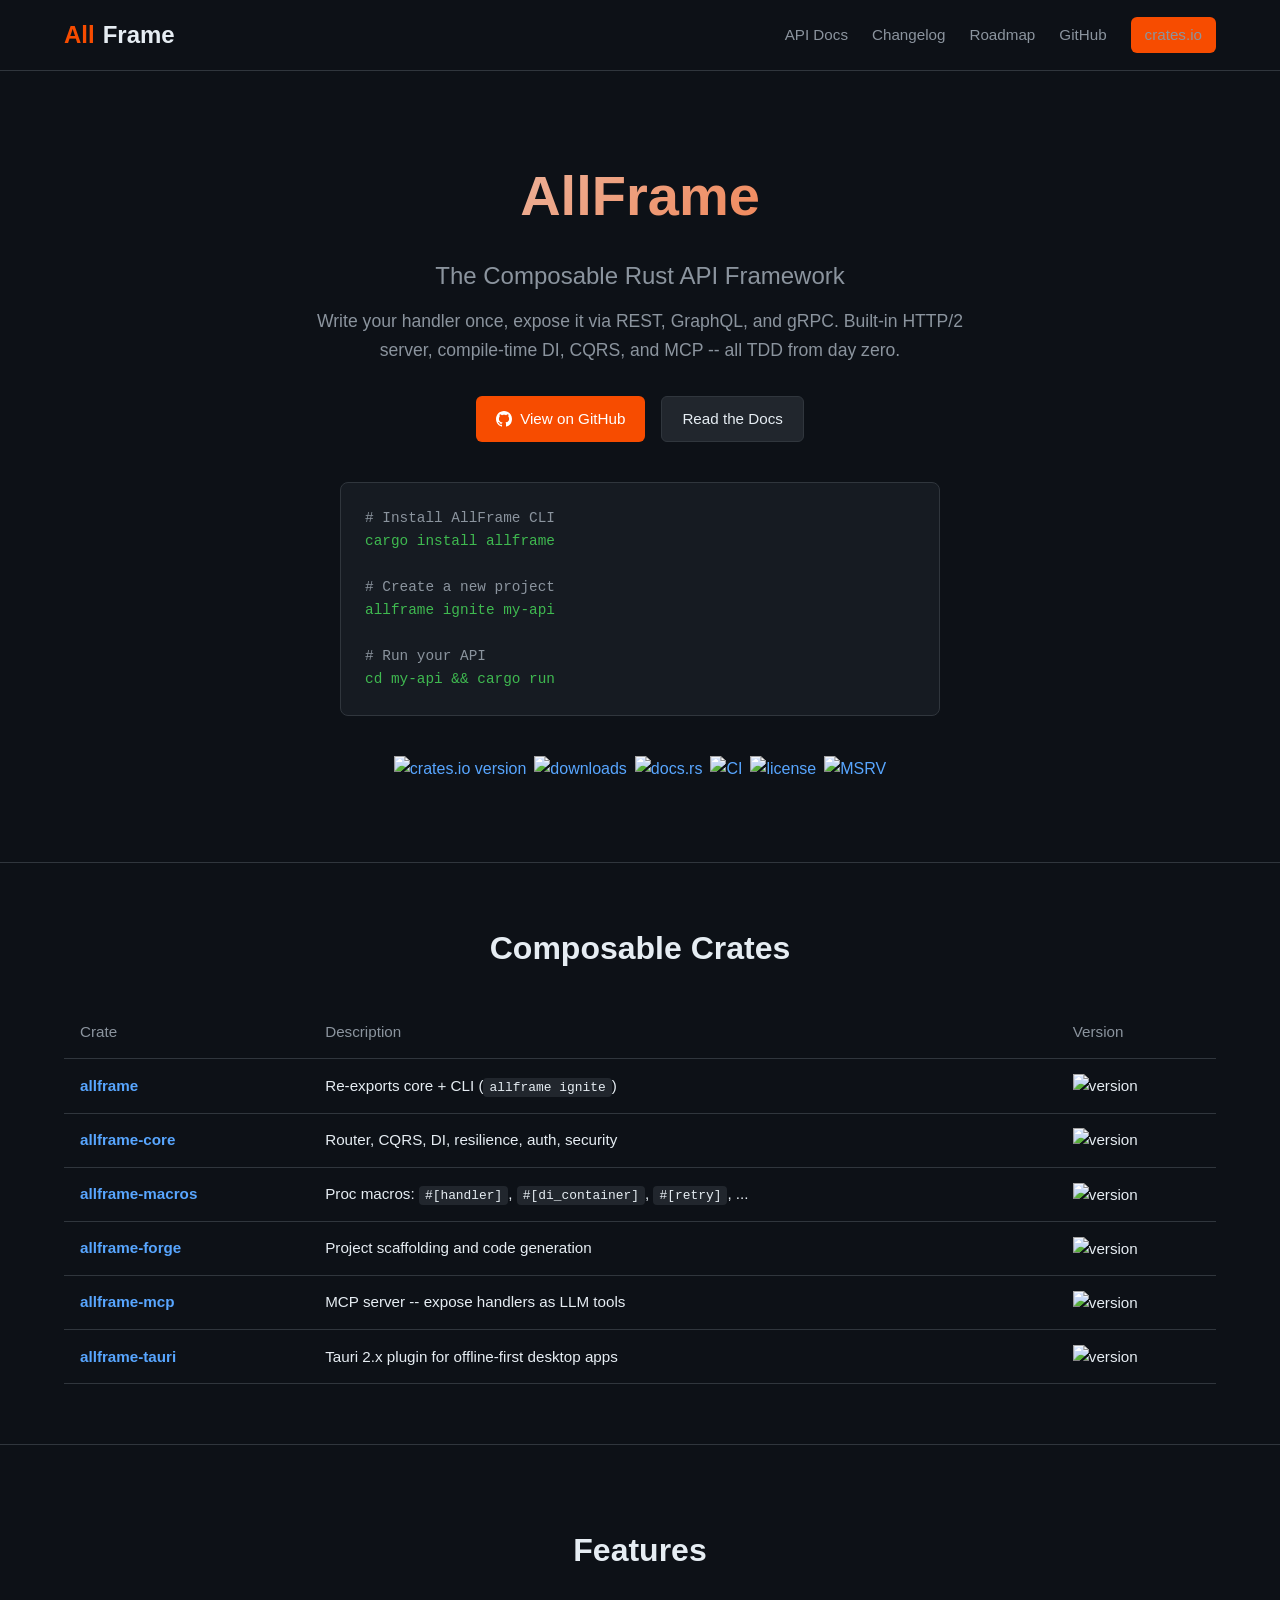
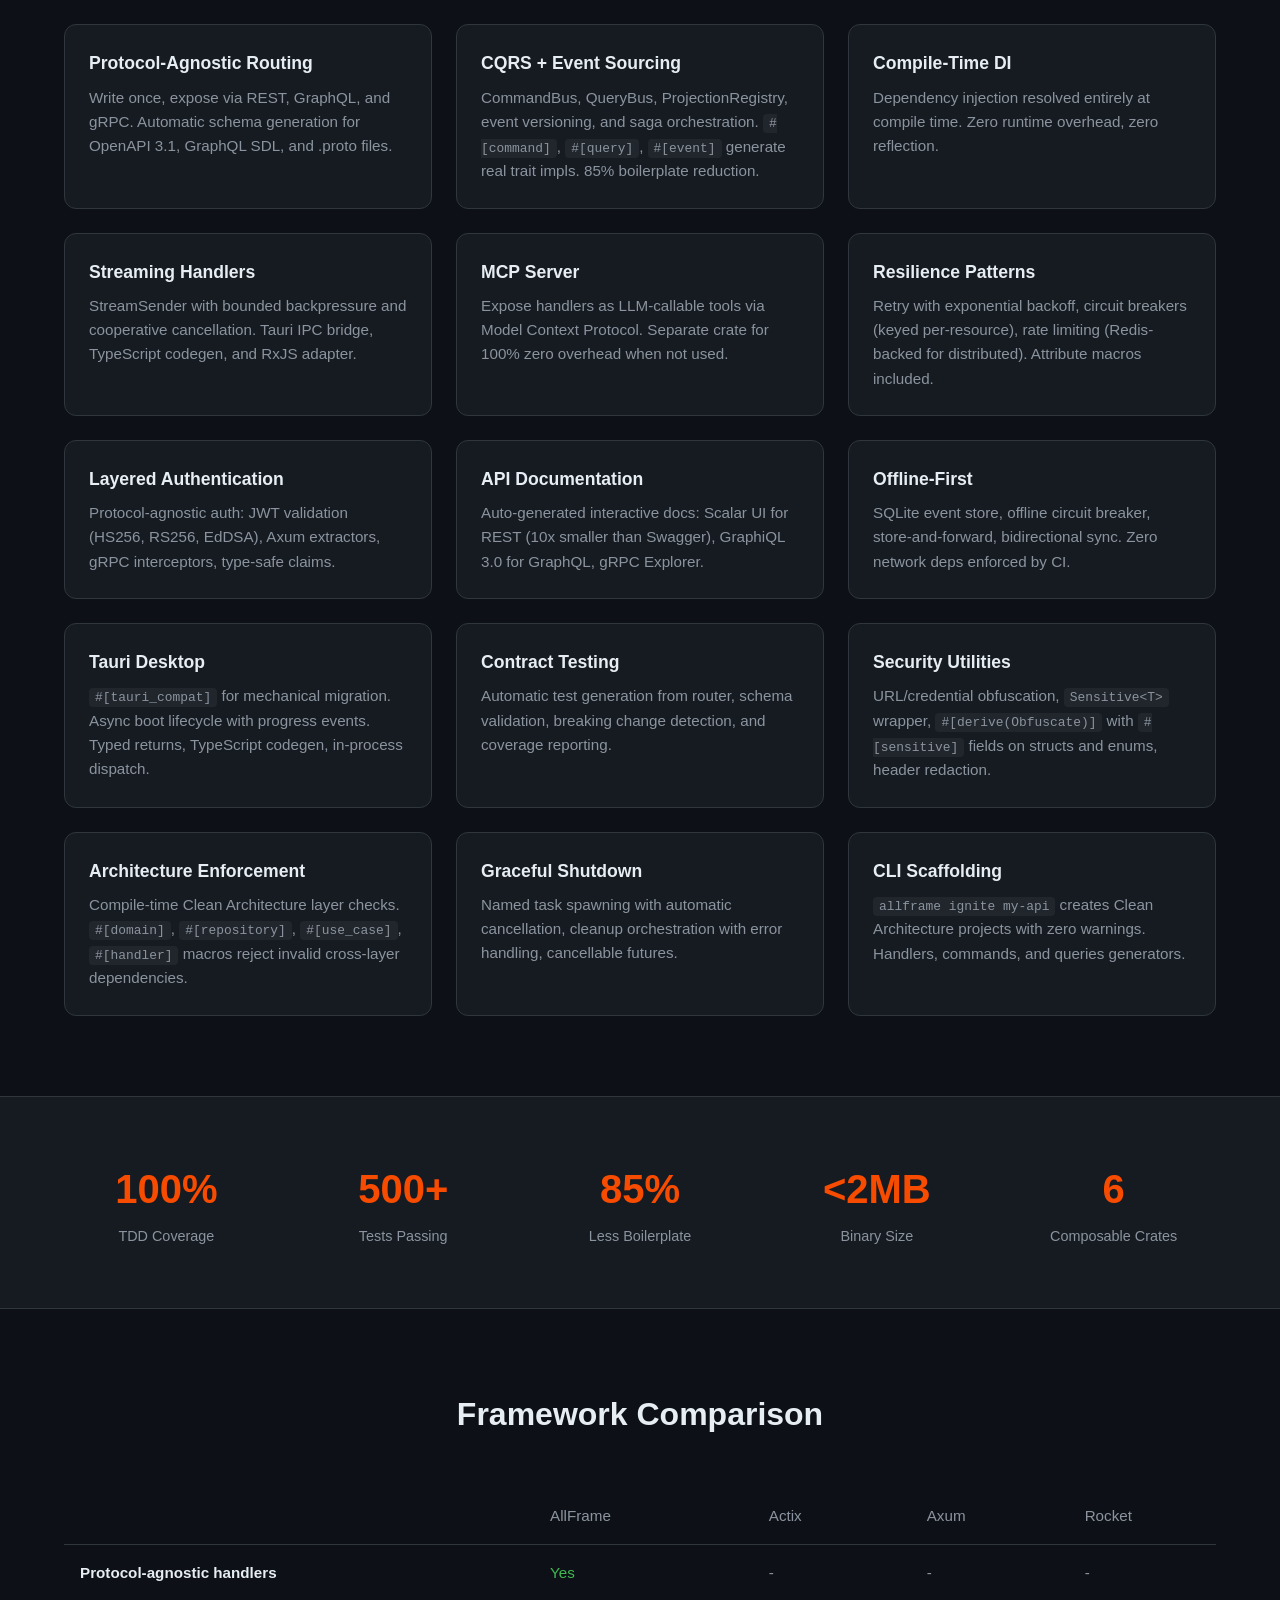
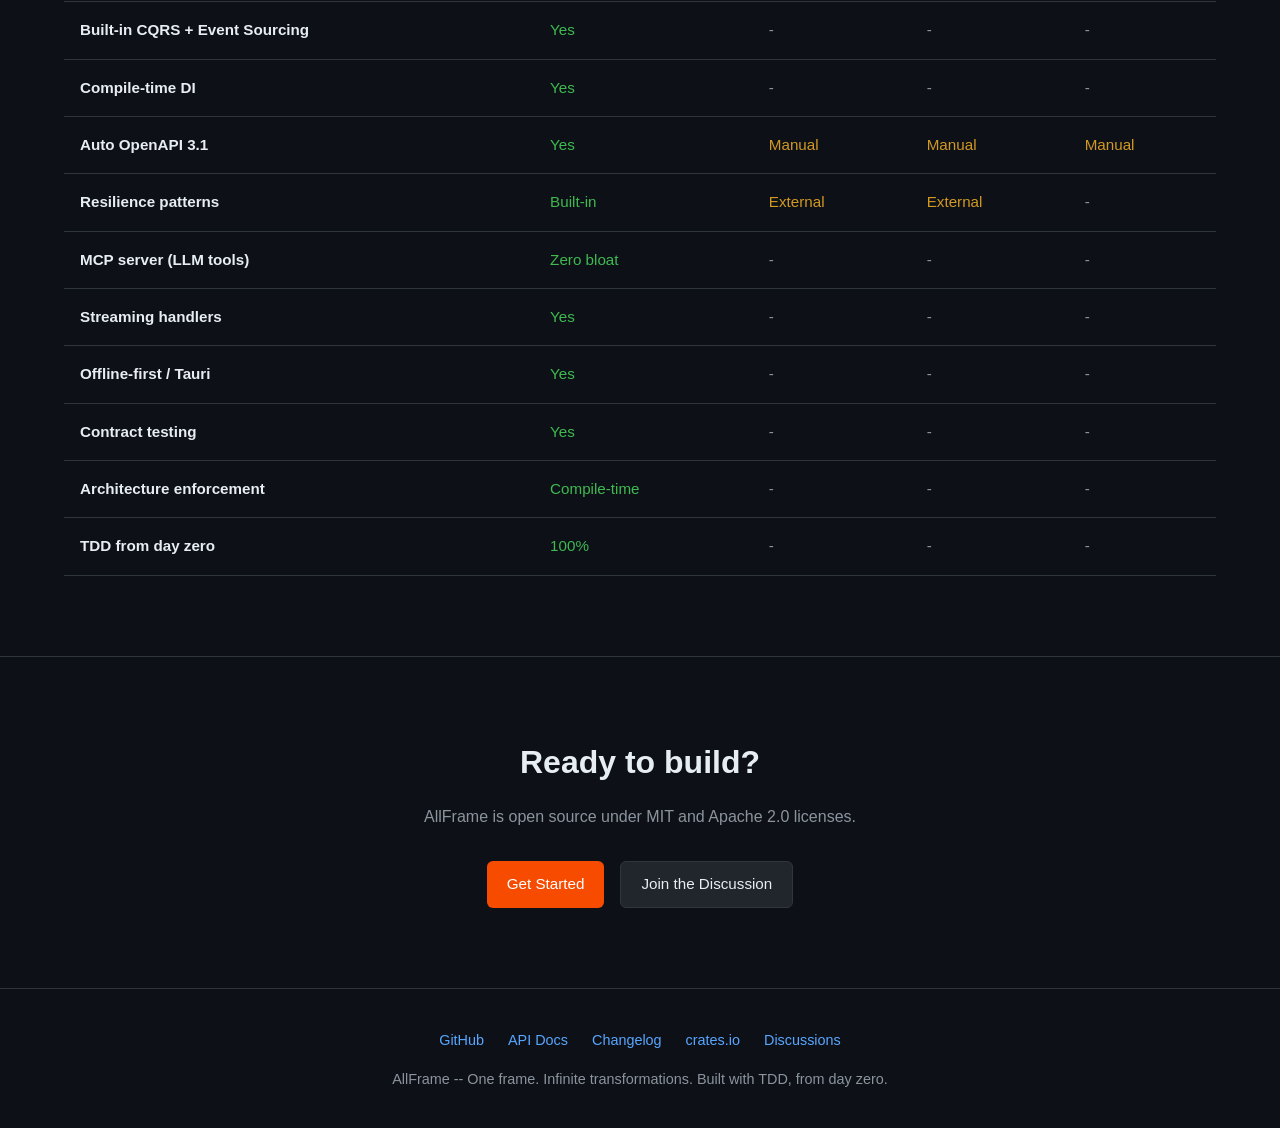
==== commit 34bd9a66: "feat: CQRS trait impls, architecture enforcement, QueryBus, forge fixes, and docs update allframe-ma" ====
--- a/docs/site/index.html
+++ b/docs/site/index.html
@@ -260,7 +260,7 @@
                     </div>
                     <div class="feature-card">
                         <h3>CQRS + Event Sourcing</h3>
-                        <p>CommandBus, ProjectionRegistry, event versioning, and saga orchestration. 85% average boilerplate reduction with pluggable backends.</p>
+                        <p>CommandBus, QueryBus, ProjectionRegistry, event versioning, and saga orchestration. <code>#[command]</code>, <code>#[query]</code>, <code>#[event]</code> generate real trait impls. 85% boilerplate reduction.</p>
                     </div>
                     <div class="feature-card">
                         <h3>Compile-Time DI</h3>
@@ -292,7 +292,7 @@
                     </div>
                     <div class="feature-card">
                         <h3>Tauri Desktop</h3>
-                        <p><code>#[tauri_compat]</code> for mechanical migration. Typed returns, TypeScript codegen, in-process handler dispatch.</p>
+                        <p><code>#[tauri_compat]</code> for mechanical migration. Async boot lifecycle with progress events. Typed returns, TypeScript codegen, in-process dispatch.</p>
                     </div>
                     <div class="feature-card">
                         <h3>Contract Testing</h3>
@@ -300,7 +300,11 @@
                     </div>
                     <div class="feature-card">
                         <h3>Security Utilities</h3>
-                        <p>URL/credential obfuscation, <code>Sensitive&lt;T&gt;</code> wrapper, <code>#[derive(Obfuscate)]</code> with <code>#[sensitive]</code> fields, header redaction.</p>
+                        <p>URL/credential obfuscation, <code>Sensitive&lt;T&gt;</code> wrapper, <code>#[derive(Obfuscate)]</code> with <code>#[sensitive]</code> fields on structs and enums, header redaction.</p>
+                    </div>
+                    <div class="feature-card">
+                        <h3>Architecture Enforcement</h3>
+                        <p>Compile-time Clean Architecture layer checks. <code>#[domain]</code>, <code>#[repository]</code>, <code>#[use_case]</code>, <code>#[handler]</code> macros reject invalid cross-layer dependencies.</p>
                     </div>
                     <div class="feature-card">
                         <h3>Graceful Shutdown</h3>
@@ -414,6 +418,13 @@
                         <tr>
                             <td>Contract testing</td>
                             <td class="check">Yes</td>
+                            <td class="cross">-</td>
+                            <td class="cross">-</td>
+                            <td class="cross">-</td>
+                        </tr>
+                        <tr>
+                            <td>Architecture enforcement</td>
+                            <td class="check">Compile-time</td>
                             <td class="cross">-</td>
                             <td class="cross">-</td>
                             <td class="cross">-</td>
